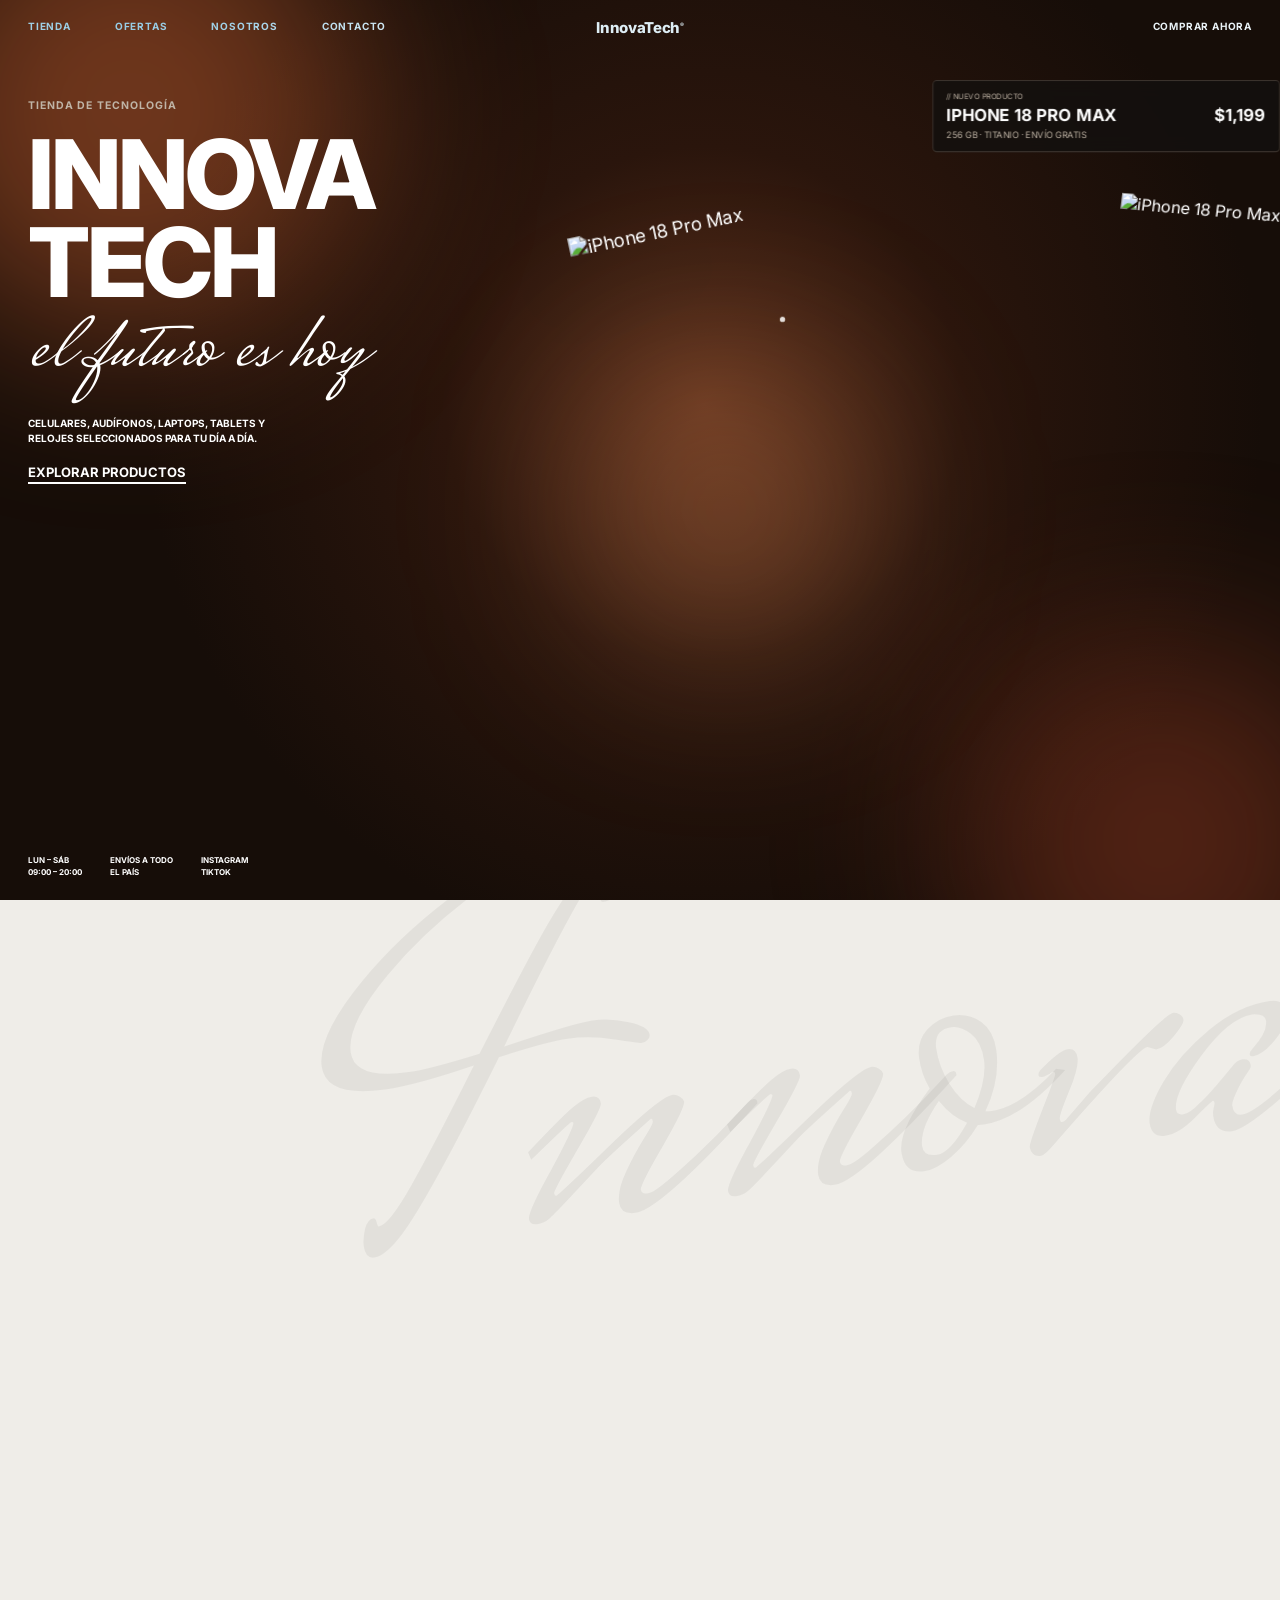
==== index.html @ ce40a483 "Add files via upload" ====
<!DOCTYPE html>
<html lang="es">
<head>
<meta charset="utf-8">
<meta name="viewport" content="width=device-width, initial-scale=1">
<title>InnovaTech  Tecnología para ti</title>
<link href="https://fonts.googleapis.com/css2?family=Inter:wght@500;700;800&family=Mrs+Saint+Delafield&display=swap" rel="stylesheet">
<link rel="stylesheet" href="estilo.css">
</head>
<body>
<section class="hero" id="hero">
<div class="luz luz-1"></div>
<div class="luz luz-2"></div>
<div class="luz luz-3"></div>
  <nav>
  <div class="l">
    <a href="#">Tienda</a>
    <a href="#">Ofertas</a>
    <a href="nosotros.html">Nosotros</a>
    <a href="#">Contacto</a>
  </div>
  <a class="logo" href="#hero">InnovaTech<sup>®</sup></a>
  <a class="nav-cta" href="login.html">Comprar ahora</a>
</nav>
  <div class="copy">
    <div class="tag">Tienda de tecnología</div>
    <h1>Innova<br>Tech<em>el futuro es hoy</em></h1>
    <p class="sub">Celulares, audífonos, laptops, tablets y relojes seleccionados para tu día a día.</p>
    <a class="cta" href="login.html">Explorar productos</a>
  </div>
  <div class="foot">
    <div>Lun – Sáb<br>09:00 – 20:00</div>
    <div>Envíos a todo<br>el país</div>
    <div>Instagram<br>TikTok</div>
  </div>
  <div class="stage">
    <div class="scene" id="scene">
      <img class="pro-img" id="pro" src="imágenes/imagen 1.png" alt="iPhone 18 Pro Max" draggable="false">
      <div class="label">
        <small id="lt">// Nuevo producto </small>
        <b> <span id="ln">iPhone 18 Pro Max</span><span id="lp">$1,199</span></b>
        <em id="ld">256 GB · Titanio · Envío gratis</em>
      </div>
      <img class="base-img" id="base" src="imágenes/imageen2" alt="iPhone 18 Pro Max" draggable="false">
      <div class="dot"></div>
    </div>
  </div>

</section>




<!-- ===== SECCIÓN PRODUCTOS ===== -->


<section class="it-prod" id="productos">
  <div class="it-prod__card">

    <div class="it-prod__eyebrow">// Nuestros productos</div>

    <div class="it-prod__cabecera">
      <h2>Lo más<br>buscado<br>hoy</h2>
      <p>Tecnología original, bien seleccionada. Simple, confiable y pensada para tu día a día.</p>
    </div>

    <div class="it-prod__vertodo"><a href="login.html">Ver catálogo completo ↗</a></div>

    <div class="it-prod__grid">

      <a class="it-tarjeta" href="#celulares">
        <span class="it-tag">+ Celular</span>
        <div class="it-media">
          <svg viewBox="0 0 100 140" fill="none" stroke="currentColor" stroke-width="2.5" aria-hidden="true">
            <rect x="22" y="8" width="56" height="124" rx="10" fill="#dfe6ee"/>
            <rect x="40" y="15" width="20" height="6" rx="3" fill="currentColor"/>
          </svg>
          <img src="imágenes/celular.png" alt="Celular">
        </div>
        <div class="it-info"><span> iPhone </span><span class="it-precio"></span></div>
      </a>

      <a class="it-tarjeta" href="#laptops">
        <span class="it-tag">+ Laptop</span>
        <div class="it-media">
          <svg viewBox="0 0 140 100" fill="none" stroke="currentColor" stroke-width="2.5" aria-hidden="true">
            <rect x="26" y="12" width="88" height="56" rx="5" fill="#dfe6ee"/>
            <path d="M12 76h116l-8 10H20z" fill="#cfd6de"/>
          </svg>
          <img src="imágenes/laptop.png" alt="Laptop">
        </div>
        <div class="it-info"><span>Laptop Pro</span><span class="it-precio"></span></div>
      </a>

      <a class="it-tarjeta" href="#tablets">
        <span class="it-tag">+ Tablet</span>
        <div class="it-media">
          <svg viewBox="0 0 120 150" fill="none" stroke="currentColor" stroke-width="2.5" aria-hidden="true">
            <rect x="14" y="8" width="92" height="134" rx="9" fill="#dfe6ee"/>
            <circle cx="60" cy="16" r="2" fill="currentColor"/>
          </svg>
          <img src="imágenes/tablet.png" alt="Tablet">
        </div>
        <div class="it-info"><span>iPads</span><span class="it-precio"></span></div>
      </a>

      <a class="it-tarjeta" href="#audifonos">
        <span class="it-tag">+ Audífonos</span>
        <div class="it-media">
          <svg viewBox="0 0 120 120" fill="none" stroke="currentColor" stroke-width="2.5" aria-hidden="true">
            <path d="M20 70V58a40 40 0 0 1 80 0v12"/>
            <rect x="12" y="66" width="22" height="40" rx="10" fill="#dfe6ee"/>
            <rect x="86" y="66" width="22" height="40" rx="10" fill="#dfe6ee"/>
          </svg>
          <img src="imágenes/audifonos.png" alt="Audífonos">
        </div>
        <div class="it-info"><span>Audífonos</span><span class="it-precio"></span></div>
      </a>

      <a class="it-tarjeta" href="#relojes">
        <span class="it-tag">+ Smartwatch</span>
        <div class="it-media">
          <svg viewBox="0 0 100 150" fill="none" stroke="currentColor" stroke-width="2.5" aria-hidden="true">
            <rect x="34" y="4" width="32" height="30" rx="6" fill="#cfd6de"/>
            <rect x="34" y="116" width="32" height="30" rx="6" fill="#cfd6de"/>
            <rect x="20" y="30" width="60" height="90" rx="16" fill="#dfe6ee"/>
            <rect x="29" y="42" width="42" height="66" rx="9" fill="currentColor" opacity=".85"/>
          </svg>
          <img src="imágenes/reloj.png" alt="Reloj inteligente">
        </div>
        <div class="it-info"><span>Smartwatch</span><span class="it-precio"></span></div>
      </a>

    </div>
  </div>
</section>
<!-- ===== FIN SECCIÓN PRODUCTOS ===== -->

<script src="script.js"></script>
</body>
</html>
---- estilo.css ----
:root{color-scheme:dark;
  --bg:#160d08;
  --fg:#fff;
  --muted:#bfb4a6}
*{box-sizing:border-box;margin:0}
html,body{background:var(--bg);color:var(--fg);font-family:Inter,system-ui,sans-serif}
.hero{position:relative;min-height:100vh;
  overflow:hidden;
  background:radial-gradient(circle at 55% 45%,#5a2f1b 0,#2a150c 30%,#160d08 65%)
}

/* Menú */
nav{position:relative;
  z-index:5;
  display:flex;
  justify-content:space-between;
  align-items:center;
  padding:20px 28px;
  font-size:10px;
  letter-spacing:.08em;
  text-transform:uppercase;
  font-weight:700}
nav .l{display:flex;
  gap:44px}
nav .logo{position:absolute;
  left:50%;
  transform:translateX(-50%);font-size:15px;
  text-transform:none;
  letter-spacing:-.02em;
  font-weight:800}
nav .logo sup{font-size:6px}


/* ===== MENÚ FIJO ===== */
nav{position:fixed;
  top:0;
  left:0;
  width:100%;
  color:#fff;
  mix-blend-mode:difference}   /* blanco sobre fondo oscuro, negro sobre fondo crema */

/* Como el menú ya no ocupa espacio en el hero, se compensa para que nada suba */
.copy{padding-top:calc(11vh + 52px)}

@media(max-width:700px){
  .copy{padding-top:calc(6vh + 52px)}
}
/* ===== FIN MENÚ FIJO ===== */

/* Texto */
.copy{position:relative;
  z-index:5;
  padding:11vh 28px 0;
  max-width:520px}
.tag{font-size:10.5px;
  letter-spacing:.1em;
  color:var(--muted);
  text-transform:uppercase;
  font-weight:700}
h1{font-size:clamp(48px,8vw,96px);
  line-height:.92;font-weight:800;
  letter-spacing:-.03em;
  margin-top:18px;
  text-transform:uppercase}
h1 em{display:block;
  font-family:"Mrs Saint Delafield",cursive;
  font-style:normal;
  text-transform:none;
  font-weight:400;
  font-size:.9em;
  margin-top:6px;
  letter-spacing:0}
.sub{margin-top:24px;
  font-size:10px;
  line-height:1.5;
  text-transform:uppercase;
  font-weight:700;
  max-width:250px}
.cta{display:inline-block;
  margin-top:18px;
  font-size:13px;
  font-weight:700;text-transform:uppercase;
  border-bottom:2px solid #fff;
  padding-bottom:2px;
  color:#fff;
  text-decoration:none}
.foot{position:absolute;
  left:28px;
  bottom:22px;
  z-index:5;
  display:flex;
  gap:28px;
  font-size:8px;
  line-height:1.5;
  text-transform:uppercase;
  font-weight:700}

  /* ===== ENLACES DEL MENÚ ===== */
html{scroll-behavior:smooth}

nav a{color:inherit;
  text-decoration:none;
  position:relative;
  padding-bottom:3px;
  transition:opacity .25s ease}
  nav{z-index:100}

/* Línea que aparece debajo al pasar el cursor */
nav a::after{content:"";
  position:absolute;
  left:0;bottom:0;
  width:100%;height:1px;
  background:currentColor;
  transform:scaleX(0);
  transform-origin:left;
  transition:transform .3s ease}
nav a:hover::after,
nav a:focus-visible::after{transform:scaleX(1)}

/* Los demás enlaces se atenúan y el que tienes encima resalta */
nav:hover a{opacity:.45}
nav:hover a:hover{opacity:1}

/* El logo no necesita línea */
nav .logo::after{display:none}
nav .logo{padding-bottom:0}

nav a:focus-visible{outline:none}
/* ===== FIN ENLACES DEL MENÚ ===== */

/* Escena 3D */
.stage{position:absolute;right:0;
  bottom:0;width:72%;
  height:100%;
  perspective:1100px;
  z-index:2}
.scene{position:absolute;inset:0;
  transform-style:preserve-3d;
  transform:rotateX(var(--rx,0deg)) rotateY(var(--ry,0deg));
  transition:transform .18s ease-out}

/* iPhone 18 frontal borgoña */
.base-img{position:absolute;
  left:35%;
  bottom:-14%;
  height:87%;
  width:auto;
  transform:translateZ(150px) rotate(-12deg);
  filter:drop-shadow(-30px 30px 40px rgba(0,0,0,.55));cursor:pointer;
  user-select:none;
  -webkit-user-drag:none;
  animation:float 5s ease-in-out infinite}

/* iPhone 18 Pro Max */
.pro-img{position:absolute;
  right:6%;
  bottom:-14%;
  height:92%;
  width:auto;
  transform:translateZ(0) rotateY(-10deg) rotate(7deg);
  filter:drop-shadow(-30px 30px 40px rgba(0,0,0,.55));
  cursor:pointer;
  user-select:none;
  -webkit-user-drag:none}

/* Etiqueta flotante*/
.label{position:absolute;
  right:5%;
  top:13%;
  width:34%;
  min-width:170px;
  background:rgba(20,16,14,.88);
  backdrop-filter:blur(6px);
  border:1px solid #3a322c;
  border-radius:4px;
  padding:10px 12px;
  transform:translateZ(110px);
  font-size:8px;
  color:var(--muted);
  text-transform:uppercase}
.label small,.label em{font-style:normal;display:block}
.label b{display:flex;justify-content:space-between;
  gap:8px;color:#fff;
  font-size:clamp(11px,1.5vw,15px);
  margin:3px 0}

@keyframes float{50%{translate:0 -10px}}
.dot{position:absolute;
  left:46%;
  top:36%;
  width:5px;
  height:5px;
  border-radius:50%;
  background:#fff;
  opacity:.85;
  transform:translateZ(60px);
  animation:float 3.5s ease-in-out infinite}

/* Móvil */
@media(max-width:700px){
  nav .l{display:none}
  .copy{padding-top:6vh}
  .hero{min-height:760px}
  .stage{width:100%;height:56%}
  .foot{display:none}
  .pro-img{right:3%;height:92%}
  .base-img{left:6%;height:70%}
}


/* ===== LUCES ANIMADAS DE FONDO ===== */
.luz{
  position:absolute;
  border-radius:50%;
  filter:blur(90px);
  z-index:1;
  pointer-events:none;
}
.luz-1{
  width:460px; height:460px;
  background:rgba(255,122,61,.38);
  top:-120px; left:-100px;
  animation:deriva 14s ease-in-out infinite;
}
.luz-2{
  width:400px; height:400px;
  background:rgba(176,70,40,.38);
  bottom:-140px; right:-80px;
  animation:deriva 18s ease-in-out infinite reverse;
}
.luz-3{
  width:300px; height:300px;
  background:rgba(255,160,100,.25);
  top:40%; left:45%;
  animation:deriva 22s ease-in-out infinite;
}
@keyframes deriva{
  0%,100%{transform:translate(0,0) scale(1)}
  33%{transform:translate(60px,40px) scale(1.15)}
  66%{transform:translate(-40px,70px) scale(.9)}
}
/* ===== FIN LUCES ===== */





/*  SECCIÓN PRODUCTOS  */
.it-prod{
  --it-bg:#efede8;
  --it-ink:#0d0d0d;
  --it-line:rgba(13,13,13,.45);
  position:relative;
  height:150vh;               /* más alto = la animación va más lenta */
  background:var(--it-bg);
  color:var(--it-ink)}

/* Pantalla que se queda fija mientras se arma la sección */
.it-prod__card{position:sticky;
  top:0;
  height:100vh;
  overflow:hidden;
  background:var(--it-bg);
 padding:calc(clamp(18px,4vh,40px) + 56px) max(48px,calc((100vw - 1280px)/2 + 48px)) clamp(18px,4vh,40px);
  display:flex;
  flex-direction:column}
.it-prod__card>*{position:relative;z-index:1}

/* Marca de agua */
.it-prod__card::before{content:"Innova";
  position:absolute;
  top:-6vh;
  right:-20px;
  font-family:"Mrs Saint Delafield",cursive;
  font-size:min(520px,70vh);
  line-height:1;
  color:rgba(0,0,0,.055);
  transform:rotate(-8deg);
  pointer-events:none;
  user-select:none}

.it-prod__eyebrow{font-size:11px;
  font-weight:700;
  letter-spacing:.06em;
  text-transform:uppercase;
  margin-bottom:clamp(8px,2vh,18px)}

.it-prod__cabecera{display:flex;
  align-items:flex-end;
  gap:28px;
  flex-wrap:wrap;
  margin-bottom:clamp(12px,3vh,28px)}
.it-prod__cabecera h2{font-size:clamp(40px,11vh,100px);
  line-height:.88;
  font-weight:800;
  letter-spacing:-.035em;
  text-transform:uppercase}
.it-prod__cabecera p{max-width:230px;
  font-size:11px;
  font-weight:700;
  line-height:1.35;
  text-transform:uppercase;
  padding-bottom:6px}

/* Letras del título (las separa el JavaScript) */
.it-palabra{display:inline-block;white-space:nowrap}
.it-letra{display:inline-block;will-change:transform,opacity}

.it-prod__vertodo{display:flex;
  justify-content:flex-end;
  margin-bottom:10px}
.it-prod__vertodo a{font-size:11px;
  font-weight:700;
  letter-spacing:.04em;
  text-transform:uppercase;
  color:var(--it-ink);
  text-decoration:none;
  border-bottom:1px solid var(--it-ink);
  padding-bottom:2px}
.it-prod__vertodo a:hover{opacity:.6}

.it-prod__grid{flex:1;
  min-height:0;
  display:grid;
  grid-template-columns:repeat(5,1fr);
  gap:12px}
.it-tarjeta{position:relative;
  display:flex;
  flex-direction:column;
  justify-content:space-between;
  min-height:0;
  border:1px solid var(--it-line);
  padding:12px;
  text-decoration:none;
  color:inherit;
  transition:background .25s ease}
.it-tarjeta:hover{background:rgba(255,255,255,.55)}

.it-tag{font-size:10px;
  font-weight:700;
  letter-spacing:.05em;
  text-transform:uppercase;
  opacity:.75}

.it-media{position:absolute;
  inset:30px 14px 42px;
  display:grid;
  place-items:center}
.it-media img,.it-media svg{grid-area:1/1;
  max-width:100%;
  max-height:100%;
  object-fit:contain;
  transition:transform .35s ease}
.it-tarjeta:hover .it-media img,
.it-tarjeta:hover .it-media svg{transform:scale(1.06) translateY(-4px)}
.it-media svg{width:78%;height:100%;color:#2a1a12}

.it-info{position:relative;
  z-index:1;
  display:flex;
  justify-content:space-between;
  align-items:flex-end;
  gap:8px;
  font-size:11px;
  font-weight:700;
  text-transform:uppercase;
  letter-spacing:.02em}
.it-precio{font-variant-numeric:tabular-nums}

/* Pantallas pequeñas: sin pantalla fija, la sección crece hacia abajo
   y cada elemento aparece cuando va entrando en pantalla */
@media(max-width:1000px),(max-height:560px){
  .it-prod{height:auto}
  .it-prod__card{position:relative;
    height:auto;
    padding:48px 28px 40px}
  .it-prod__grid{grid-template-columns:repeat(3,1fr)}
  .it-tarjeta{aspect-ratio:1/1.15}
}
@media(max-width:700px){
  .it-prod__card{padding:36px 20px 28px}
  .it-prod__cabecera h2{font-size:clamp(44px,14vw,72px)}
  .it-prod__grid{grid-template-columns:repeat(2,1fr)}
  .it-prod__card::before{font-size:320px}
}
/* ===== FIN SECCIÓN PRODUCTOS ===== */
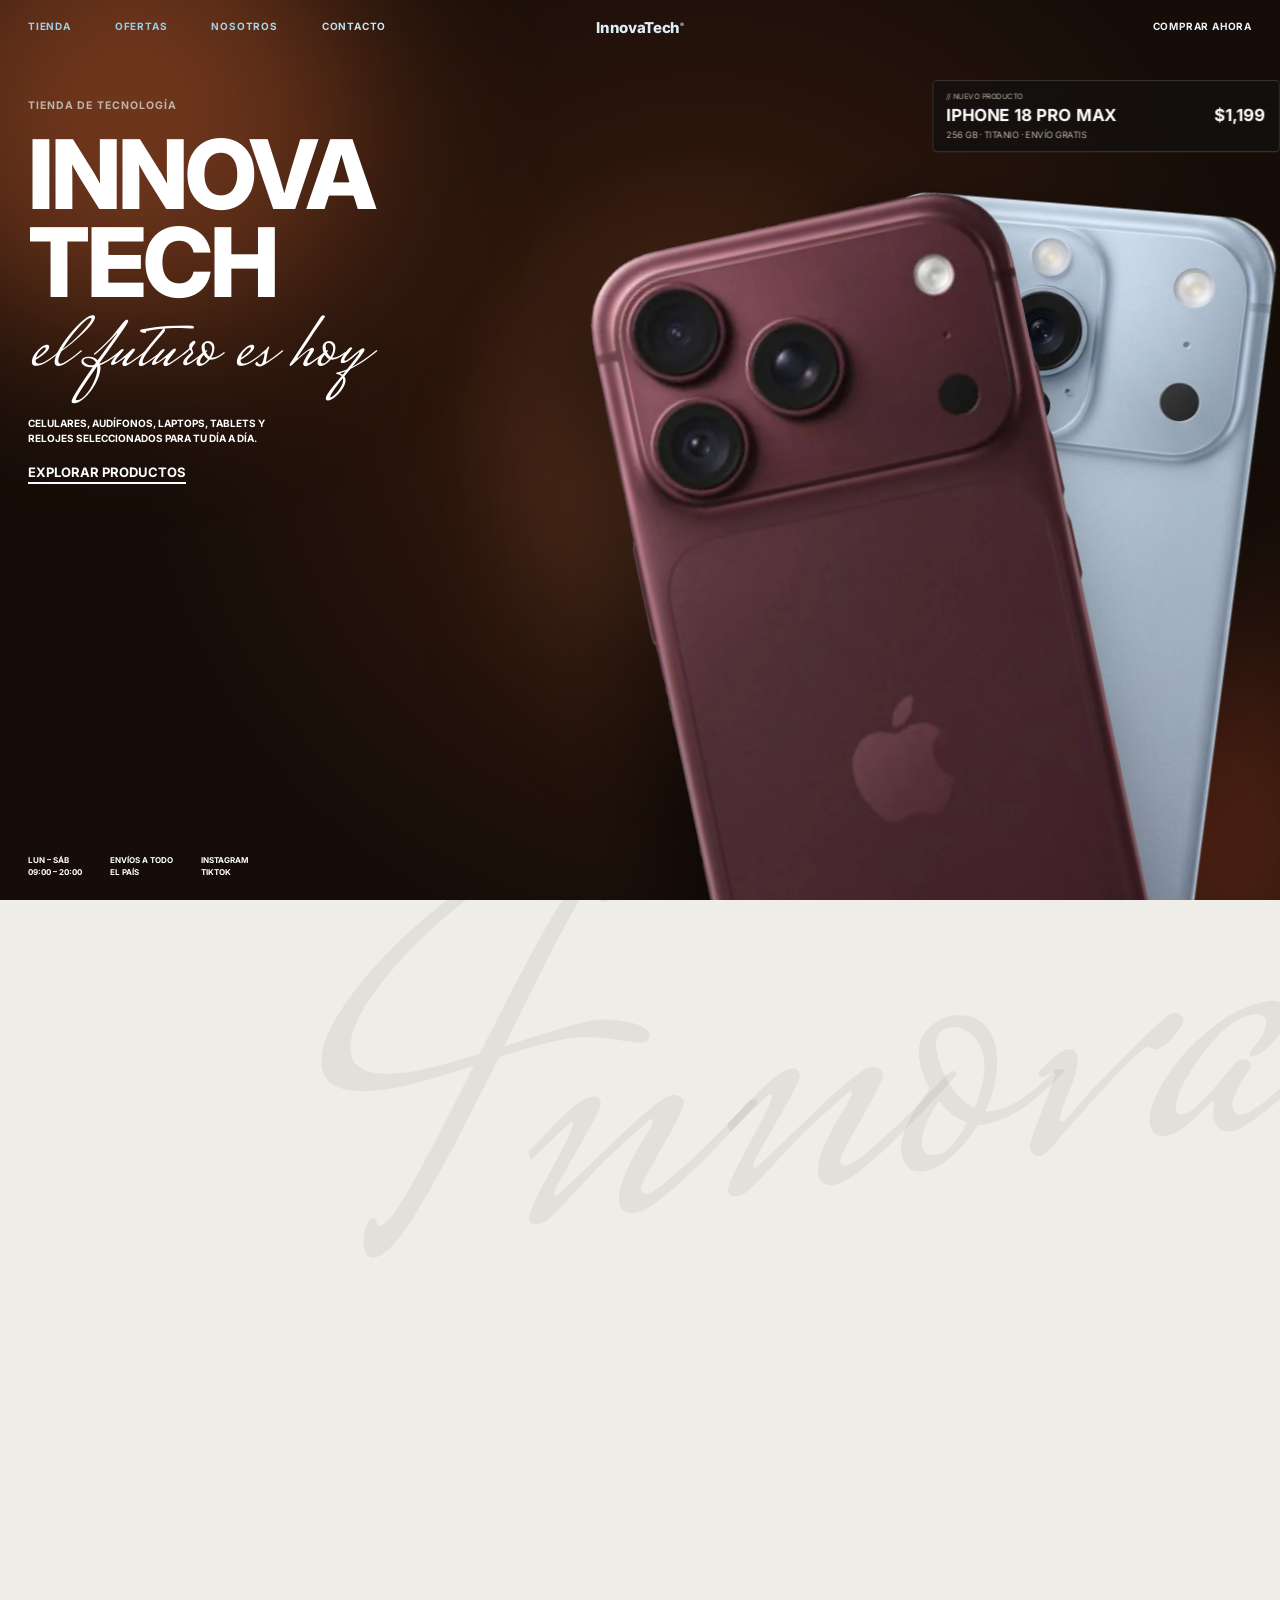
==== commit c3e69989: "Update index.html" ====
--- a/index.html
+++ b/index.html
@@ -17,7 +17,7 @@
     <a href="#">Tienda</a>
     <a href="#">Ofertas</a>
     <a href="nosotros.html">Nosotros</a>
-    <a href="#">Contacto</a>
+    <a href="contacto.html">Contacto</a>
   </div>
   <a class="logo" href="#hero">InnovaTech<sup>®</sup></a>
   <a class="nav-cta" href="login.html">Comprar ahora</a>
@@ -138,4 +138,4 @@
 
 <script src="script.js"></script>
 </body>
-</html>+</html>
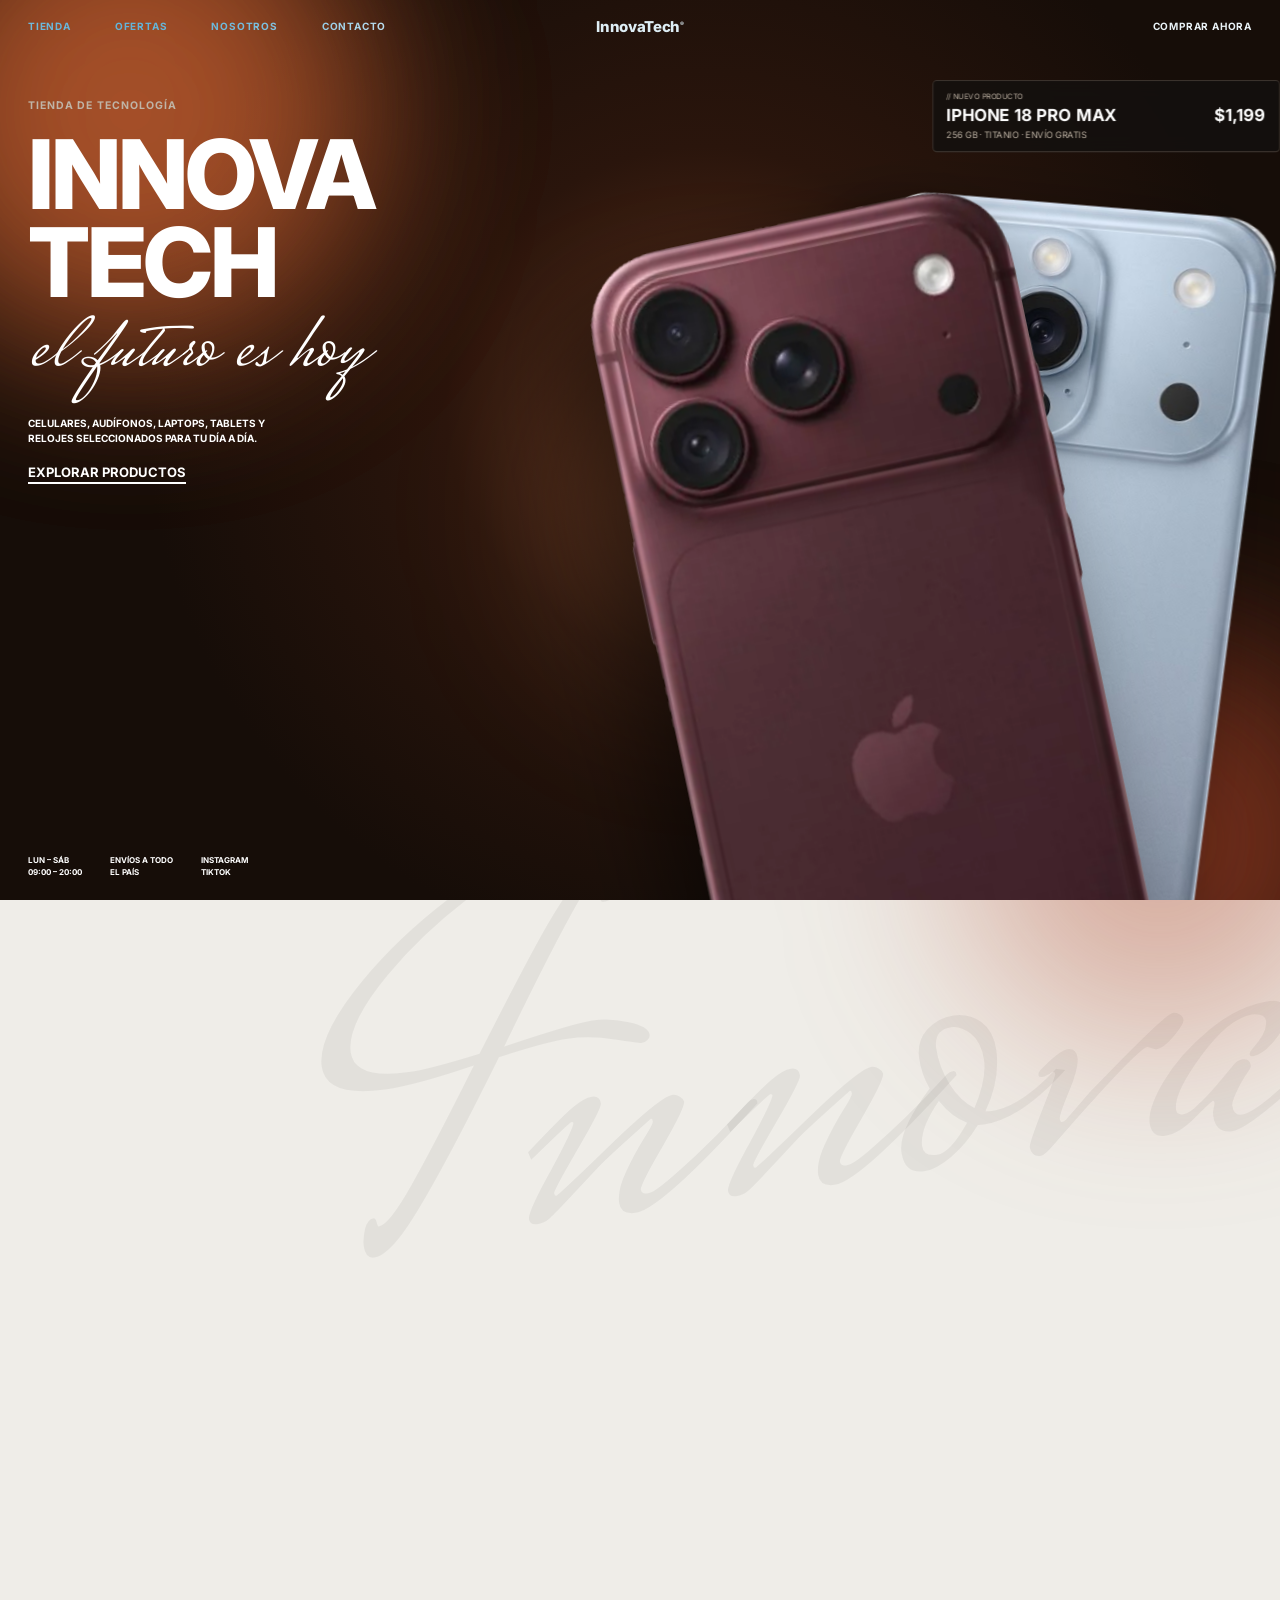
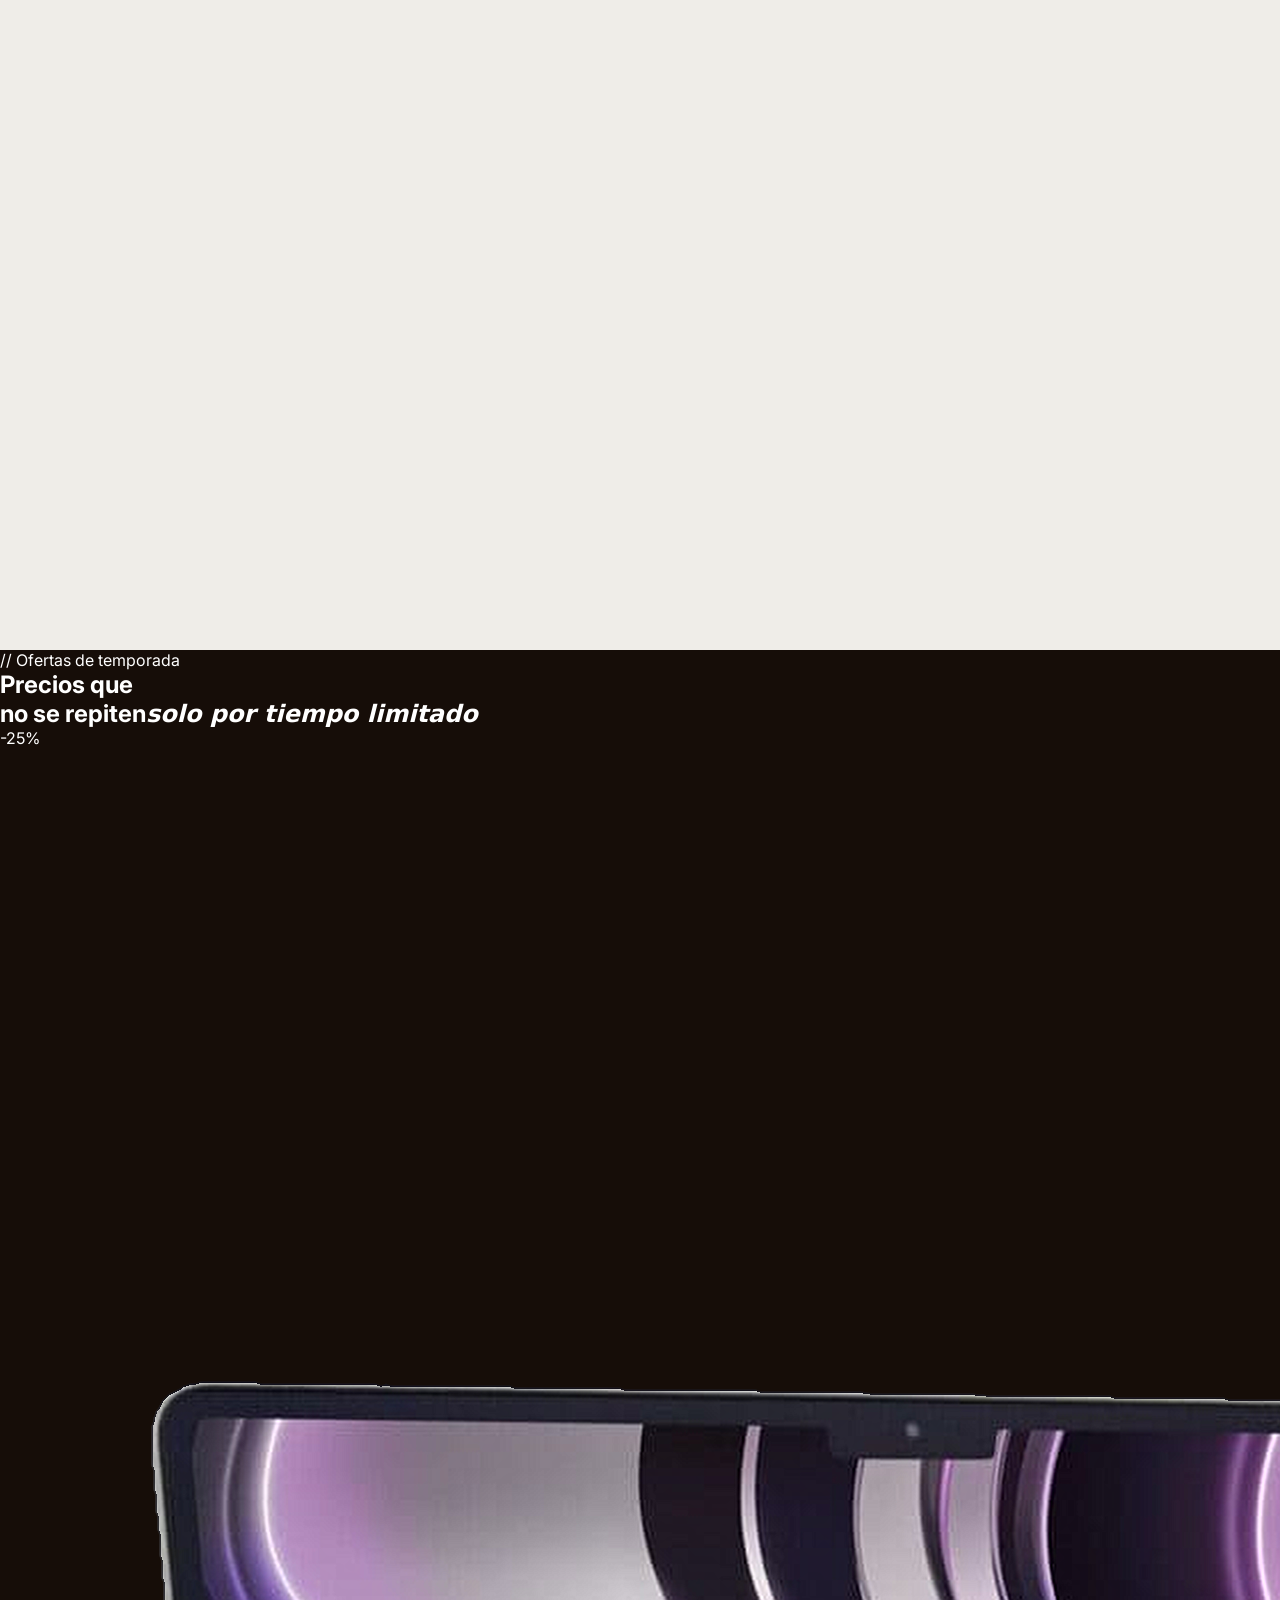
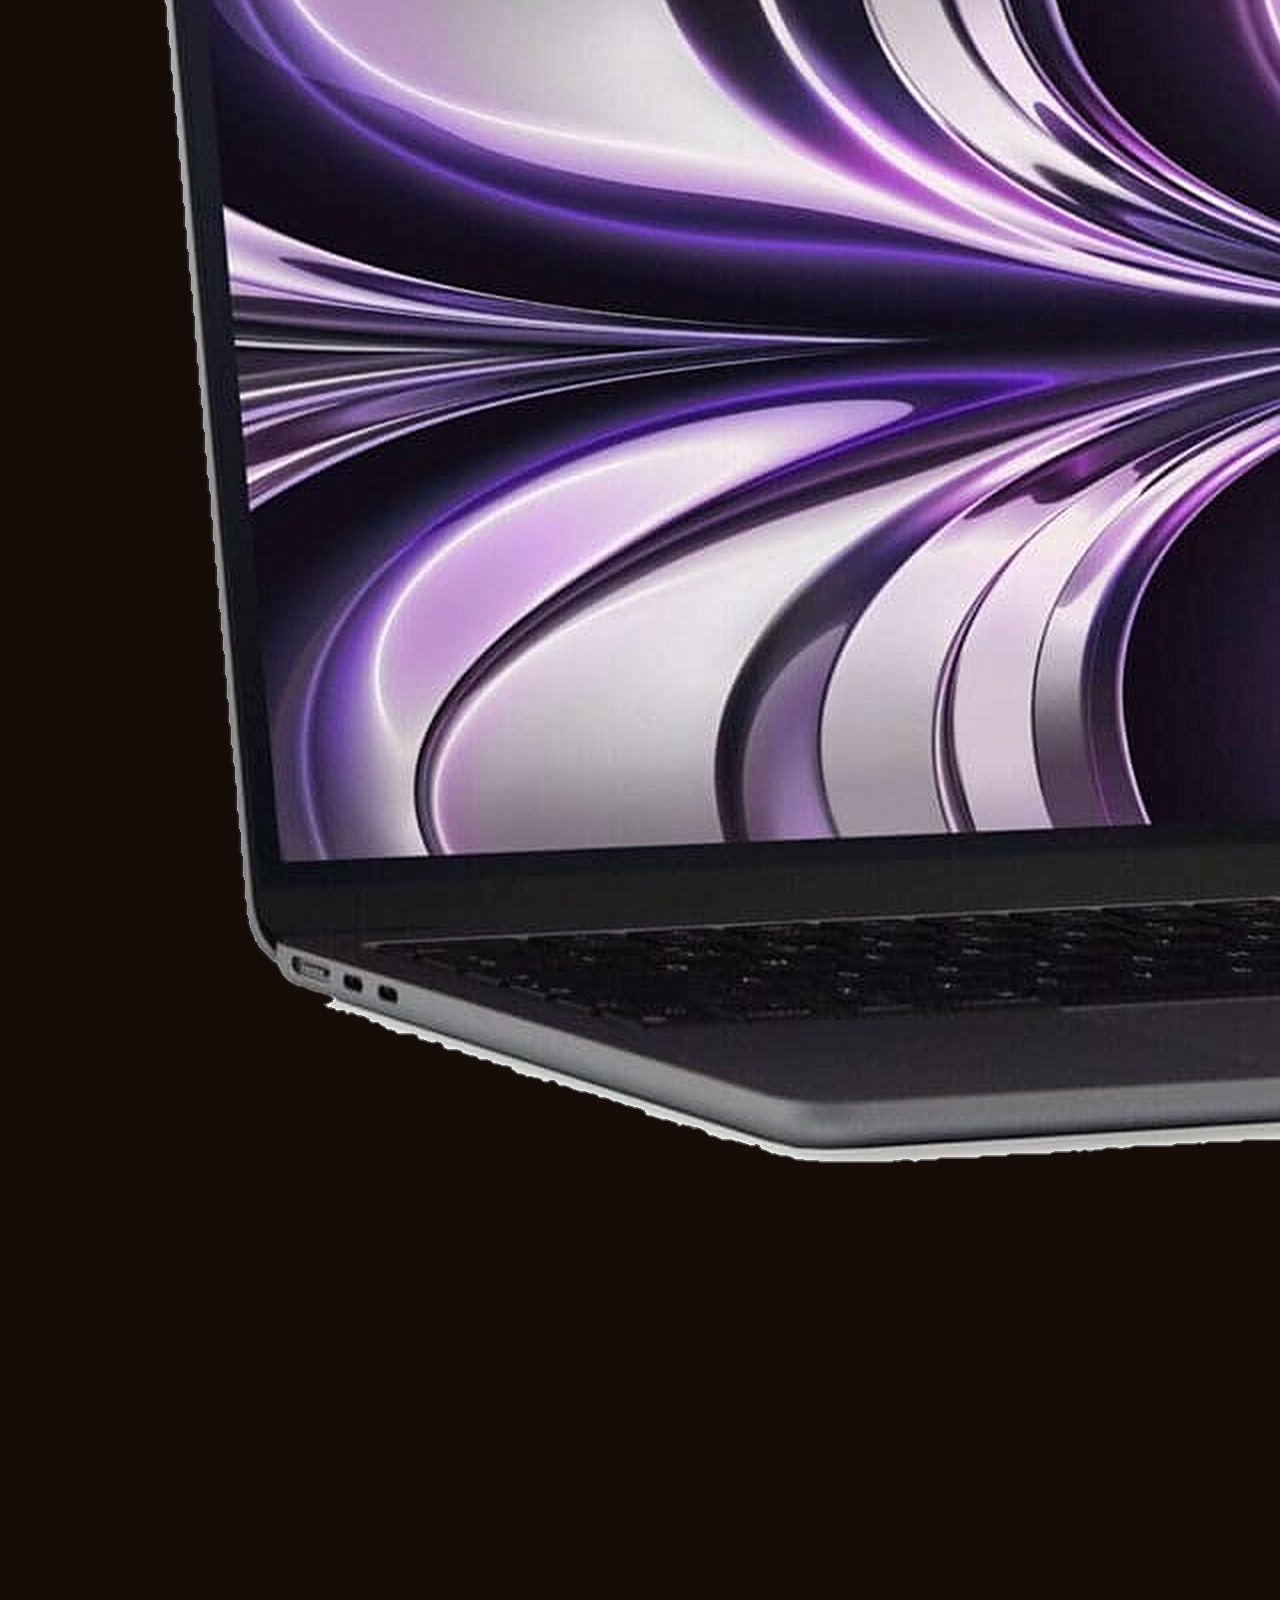
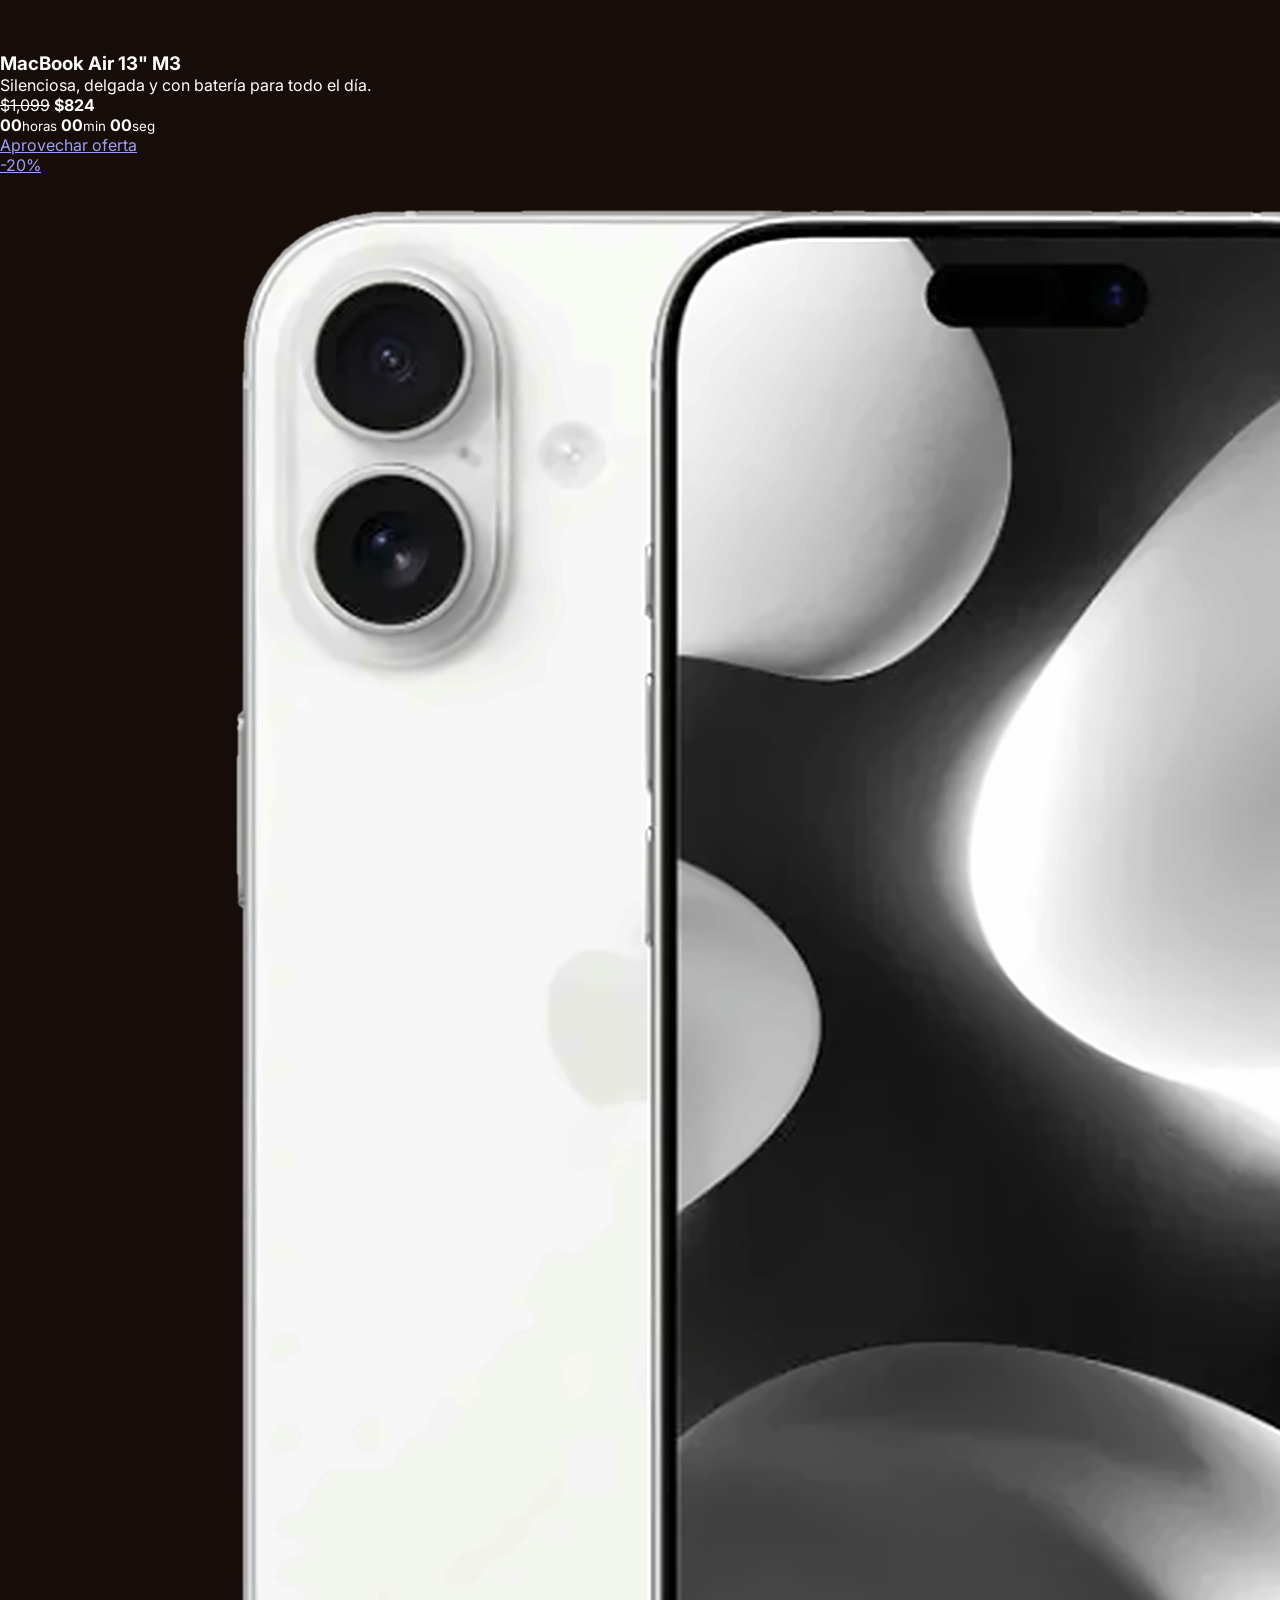
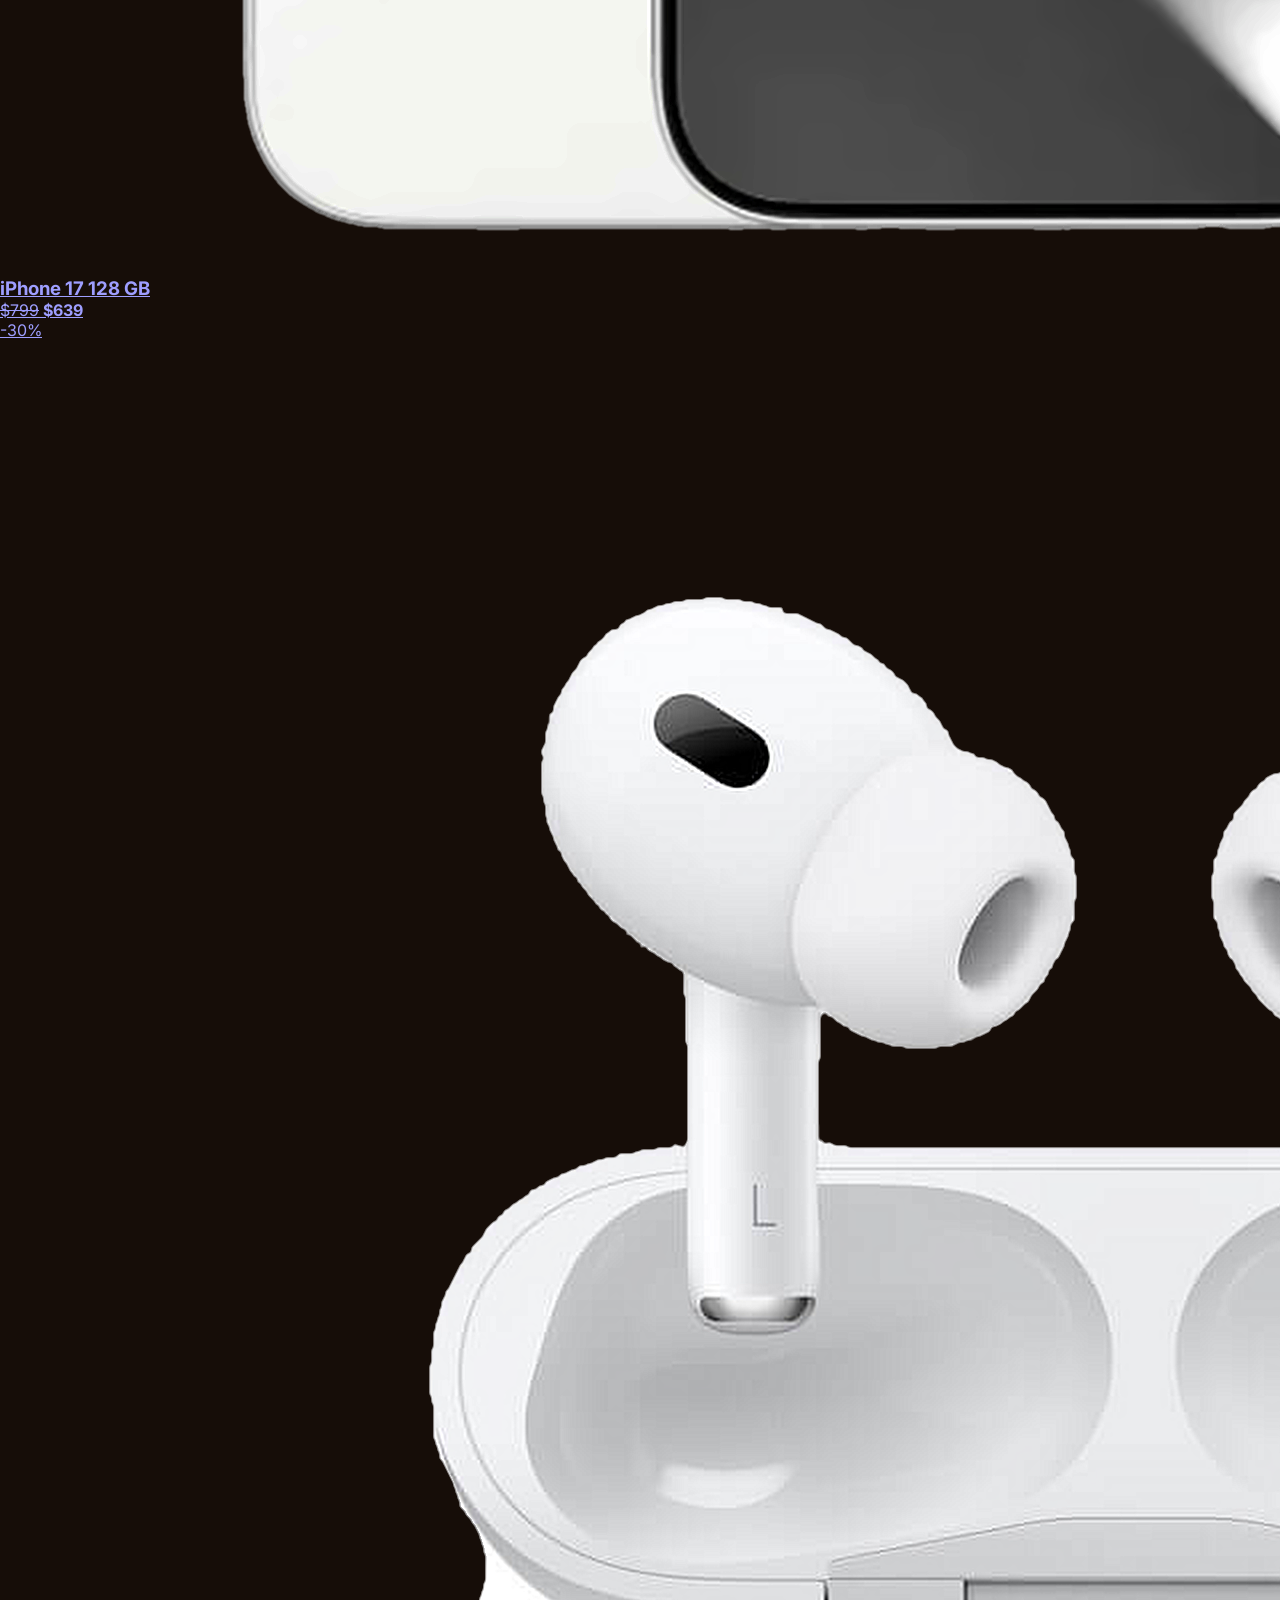
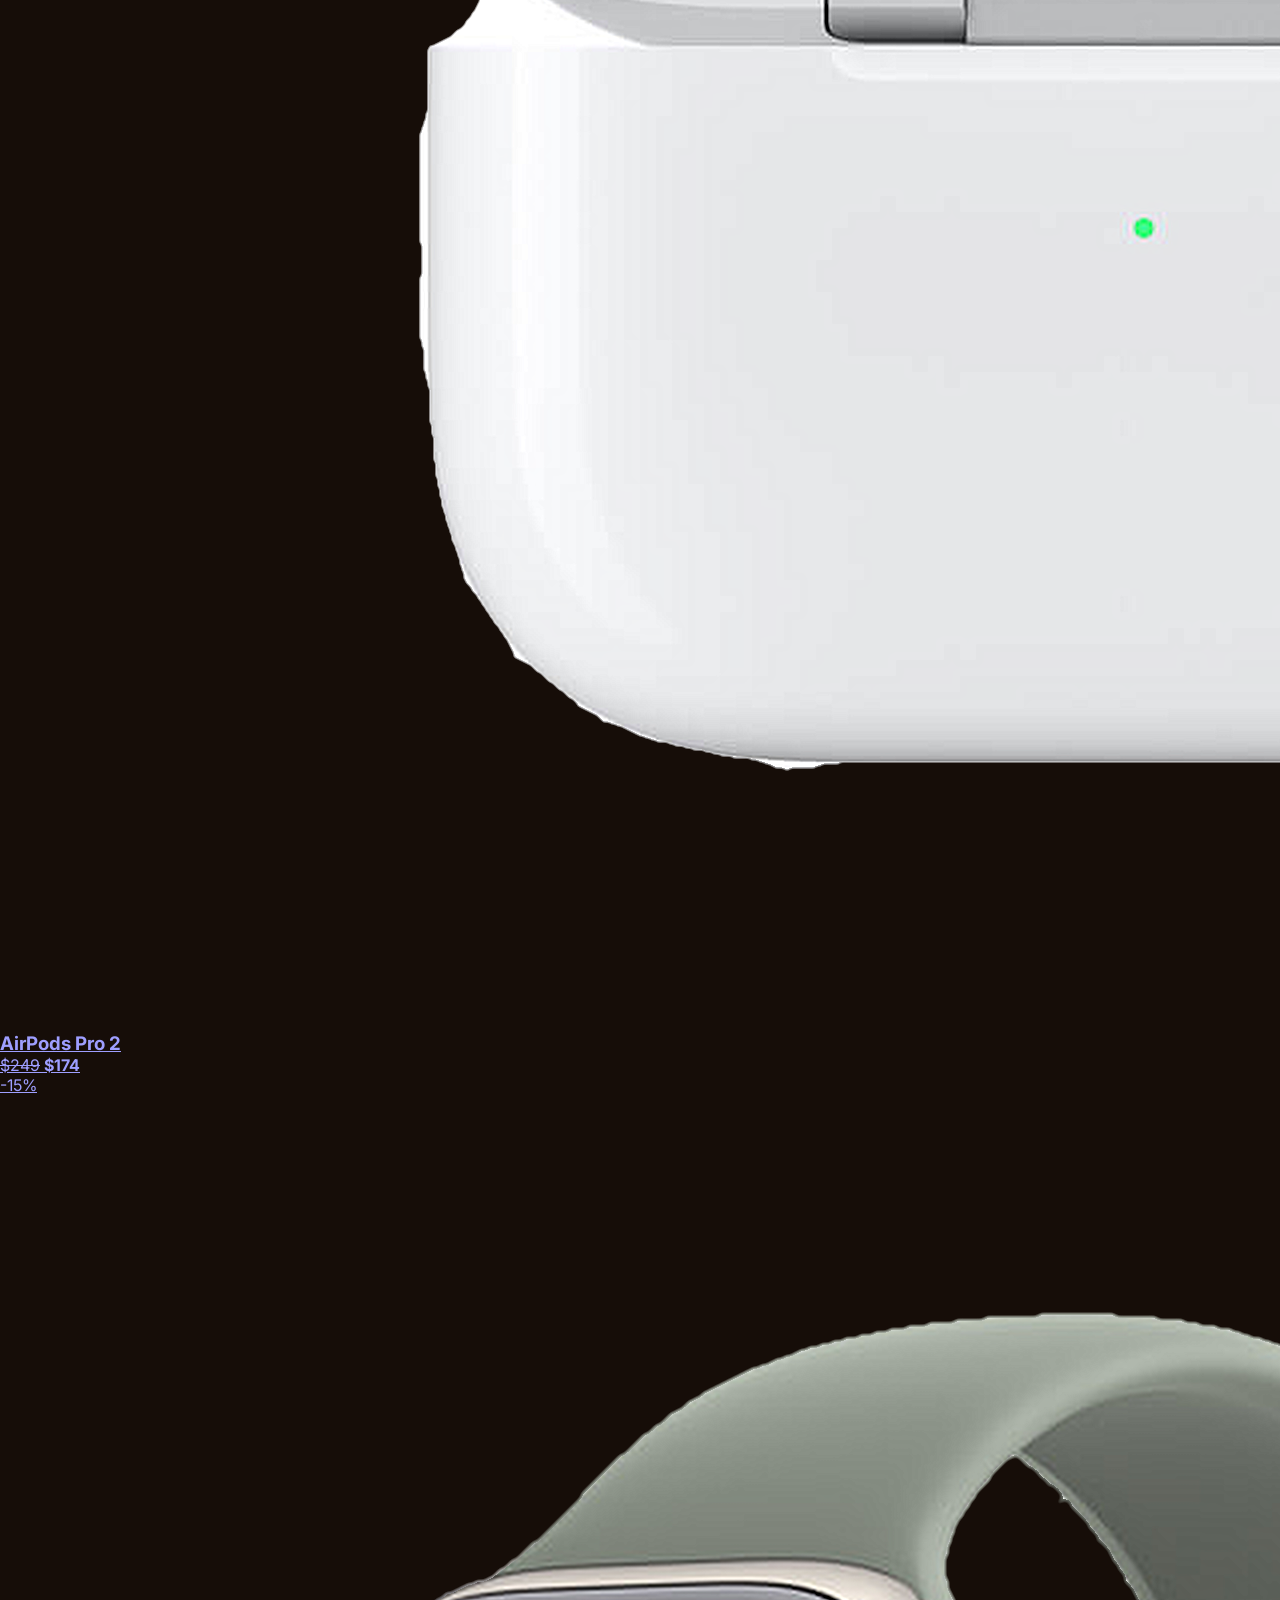
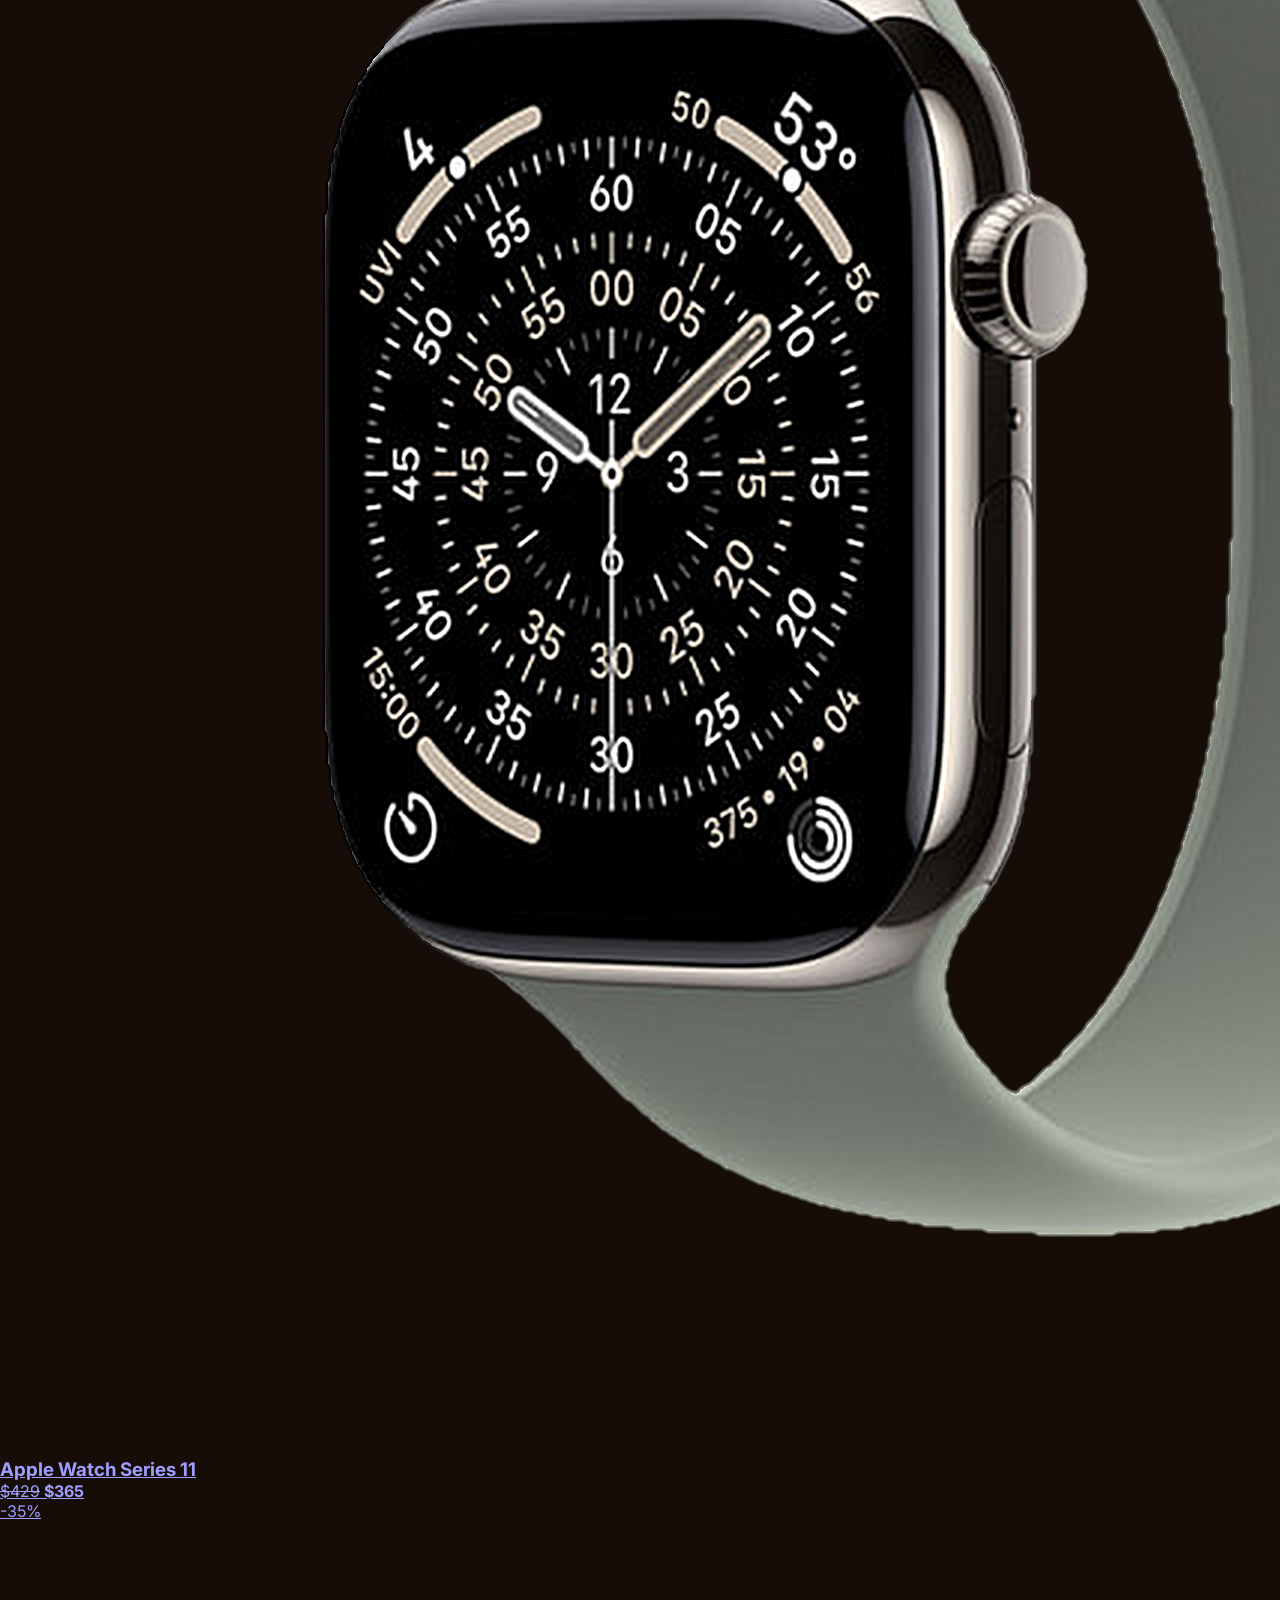
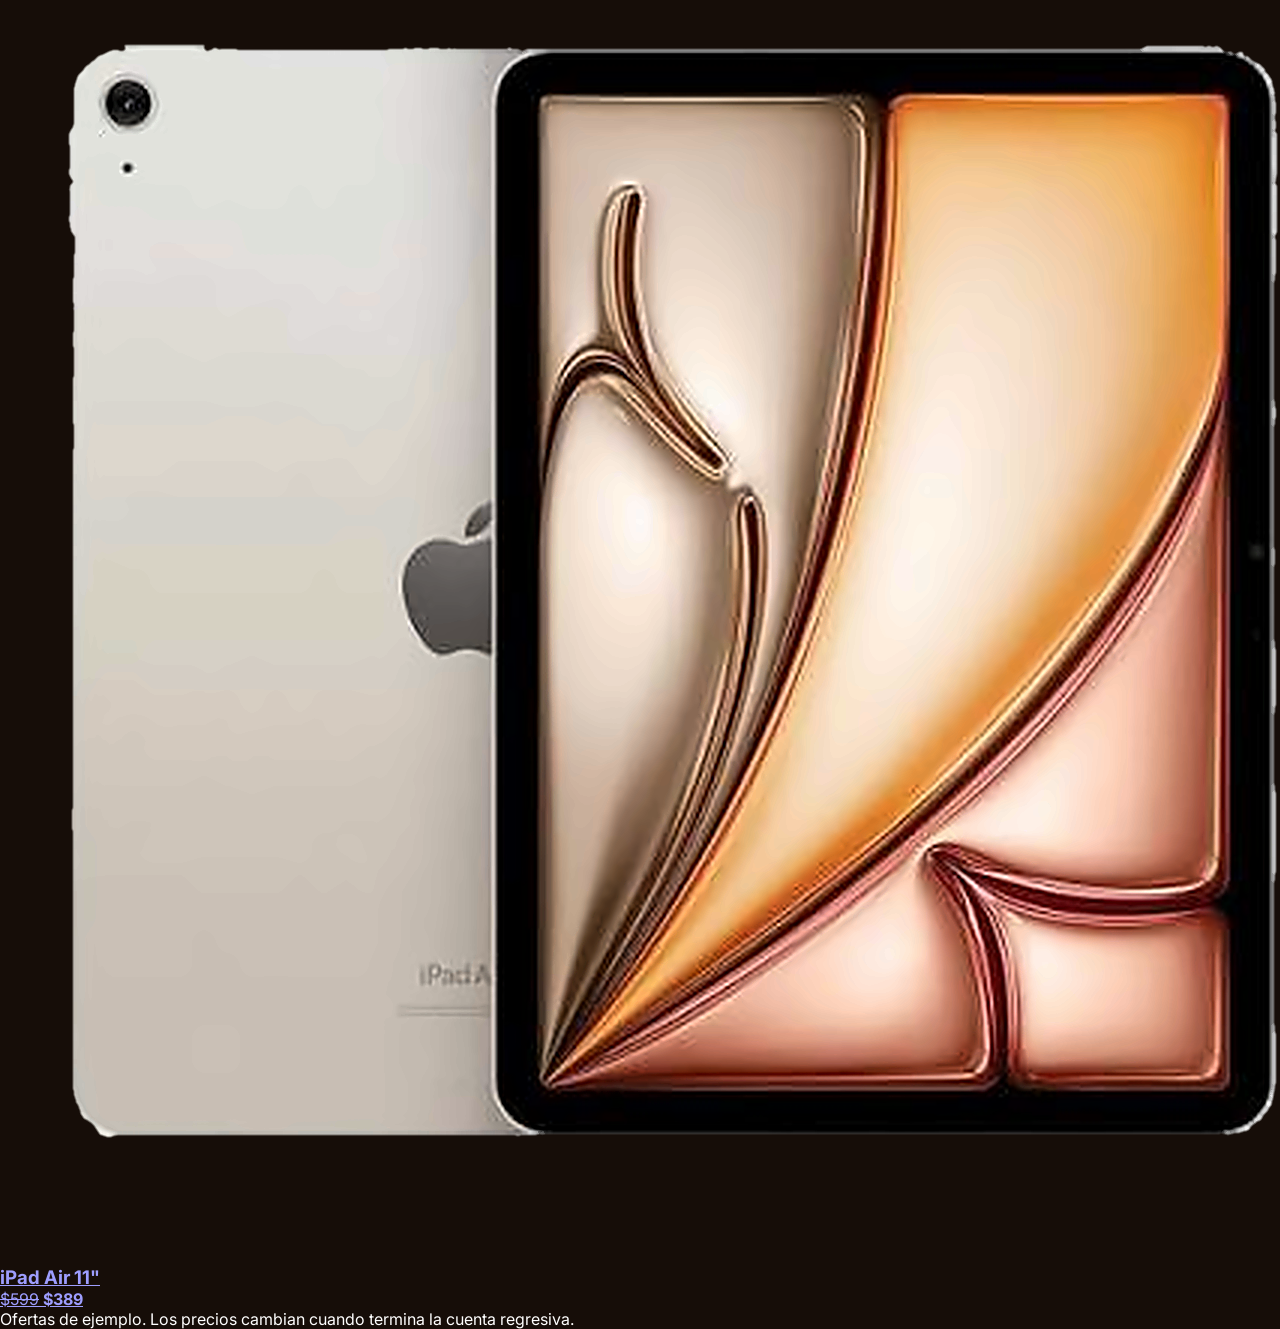
==== commit b863af4e: "Update index.html" ====
--- a/index.html
+++ b/index.html
@@ -15,7 +15,7 @@
   <nav>
   <div class="l">
     <a href="#">Tienda</a>
-    <a href="#">Ofertas</a>
+    <a href="#ofertas">Ofertas</a>
     <a href="nosotros.html">Nosotros</a>
     <a href="contacto.html">Contacto</a>
   </div>
@@ -136,6 +136,66 @@
 </section>
 <!-- ===== FIN SECCIÓN PRODUCTOS ===== -->
 
+
+<!-- ===== SECCIÓN OFERTAS ===== -->
+<section class="it-of" id="ofertas" aria-labelledby="of-titulo">
+  <div class="luz luz-1"></div>
+  <div class="luz luz-2"></div>
+
+  <div class="it-of__in">
+    <p class="it-of__tag">// Ofertas de temporada</p>
+    <h2 id="of-titulo">Precios que<br>no se repiten<em>solo por tiempo limitado</em></h2>
+
+    <div class="it-of__grid">
+      <!-- Oferta destacada -->
+      <article class="of-grande">
+        <span class="of-chip">-25%</span>
+        <div class="of-img"><img src="imágenes/tienda/img3.png" alt="MacBook Air 13 pulgadas M3" loading="lazy"></div>
+        <div class="of-info">
+          <h3>MacBook Air 13" M3</h3>
+          <p class="of-desc">Silenciosa, delgada y con batería para todo el día.</p>
+          <p class="of-precio"><s>$1,099</s> <b>$824</b></p>
+          <div class="of-cuenta" id="cuenta" aria-live="off">
+            <span><b id="c-h">00</b><small>horas</small></span>
+            <span><b id="c-m">00</b><small>min</small></span>
+            <span><b id="c-s">00</b><small>seg</small></span>
+          </div>
+          <a class="of-btn" href="login.html">Aprovechar oferta</a>
+        </div>
+      </article>
+
+      <!-- Ofertas pequeñas -->
+      <a class="of-card" href="login.html">
+        <span class="of-chip">-20%</span>
+        <div class="of-img"><img src="imágenes/tienda/img7.png" alt="iPhone 17 128 GB" loading="lazy"></div>
+        <h3>iPhone 17 128 GB</h3>
+        <p class="of-precio"><s>$799</s> <b>$639</b></p>
+      </a>
+      <a class="of-card" href="login.html">
+        <span class="of-chip">-30%</span>
+        <div class="of-img"><img src="imágenes/tienda/img5.png" alt="AirPods Pro 2" loading="lazy"></div>
+        <h3>AirPods Pro 2</h3>
+        <p class="of-precio"><s>$249</s> <b>$174</b></p>
+      </a>
+      <a class="of-card" href="login.html">
+        <span class="of-chip">-15%</span>
+        <div class="of-img"><img src="imágenes/tienda/img6.png" alt="Apple Watch Series 11" loading="lazy"></div>
+        <h3>Apple Watch Series 11</h3>
+        <p class="of-precio"><s>$429</s> <b>$365</b></p>
+      </a>
+      <a class="of-card" href="login.html">
+        <span class="of-chip">-35%</span>
+        <div class="of-img"><img src="imágenes/tienda/img11.png" alt="iPad Air 11 pulgadas" loading="lazy"></div>
+        <h3>iPad Air 11"</h3>
+        <p class="of-precio"><s>$599</s> <b>$389</b></p>
+      </a>
+    </div>
+
+    <p class="it-of__nota">Ofertas de ejemplo. Los precios cambian cuando termina la cuenta regresiva.</p>
+  </div>
+</section>
+<!-- ===== FIN SECCIÓN OFERTAS ===== -->
+
 <script src="script.js"></script>
 </body>
 </html>
--- a/estilo.css
+++ b/estilo.css
@@ -95,35 +95,32 @@
   text-transform:uppercase;
   font-weight:700}
 
-  /* ===== ENLACES DEL MENÚ ===== */
+/* ===== ENLACES DEL MENÚ ===== */
 html{scroll-behavior:smooth}
 
-nav a{color:inherit;
+nav a{
+  color:inherit;
   text-decoration:none;
   position:relative;
-  padding-bottom:3px;
-  transition:opacity .25s ease}
-  nav{z-index:100}
-
-/* Línea que aparece debajo al pasar el cursor */
-nav a::after{content:"";
-  position:absolute;
-  left:0;bottom:0;
-  width:100%;height:1px;
-  background:currentColor;
-  transform:scaleX(0);
-  transform-origin:left;
-  transition:transform .3s ease}
-nav a:hover::after,
-nav a:focus-visible::after{transform:scaleX(1)}
+  padding:8px 14px;
+  margin:-8px -14px;
+  border-radius:10px;
+  transition:opacity .25s ease, background .25s ease;
+}
+nav{z-index:100}
+
+/* Sombreado al pasar el cursor (igual que "Volver a la tienda") */
+nav a:hover,
+nav a:focus-visible{
+  background:rgba(255,255,255,.14);
+}
 
 /* Los demás enlaces se atenúan y el que tienes encima resalta */
 nav:hover a{opacity:.45}
 nav:hover a:hover{opacity:1}
 
-/* El logo no necesita línea */
-nav .logo::after{display:none}
-nav .logo{padding-bottom:0}
+/* El logo también se sombrea, pero sin mover su posición */
+nav .logo{margin:0; padding:8px 14px}
 
 nav a:focus-visible{outline:none}
 /* ===== FIN ENLACES DEL MENÚ ===== */
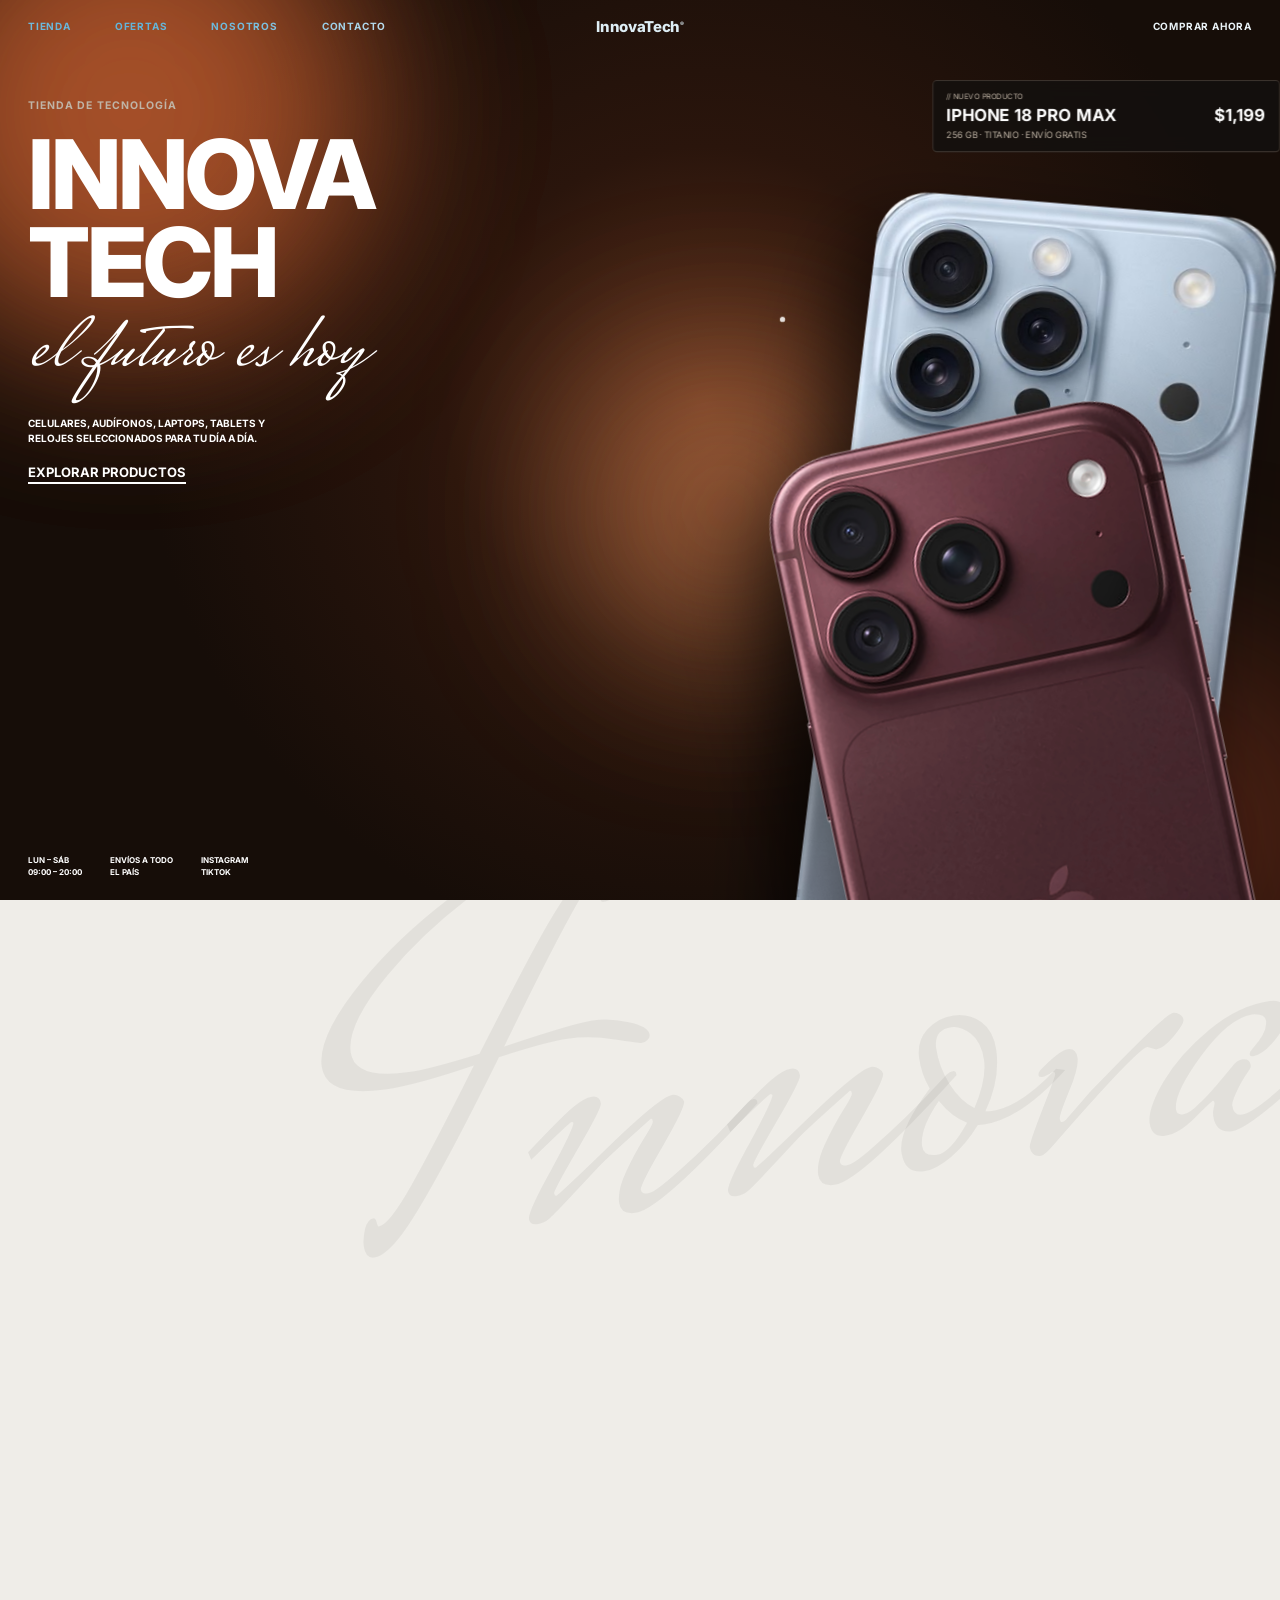
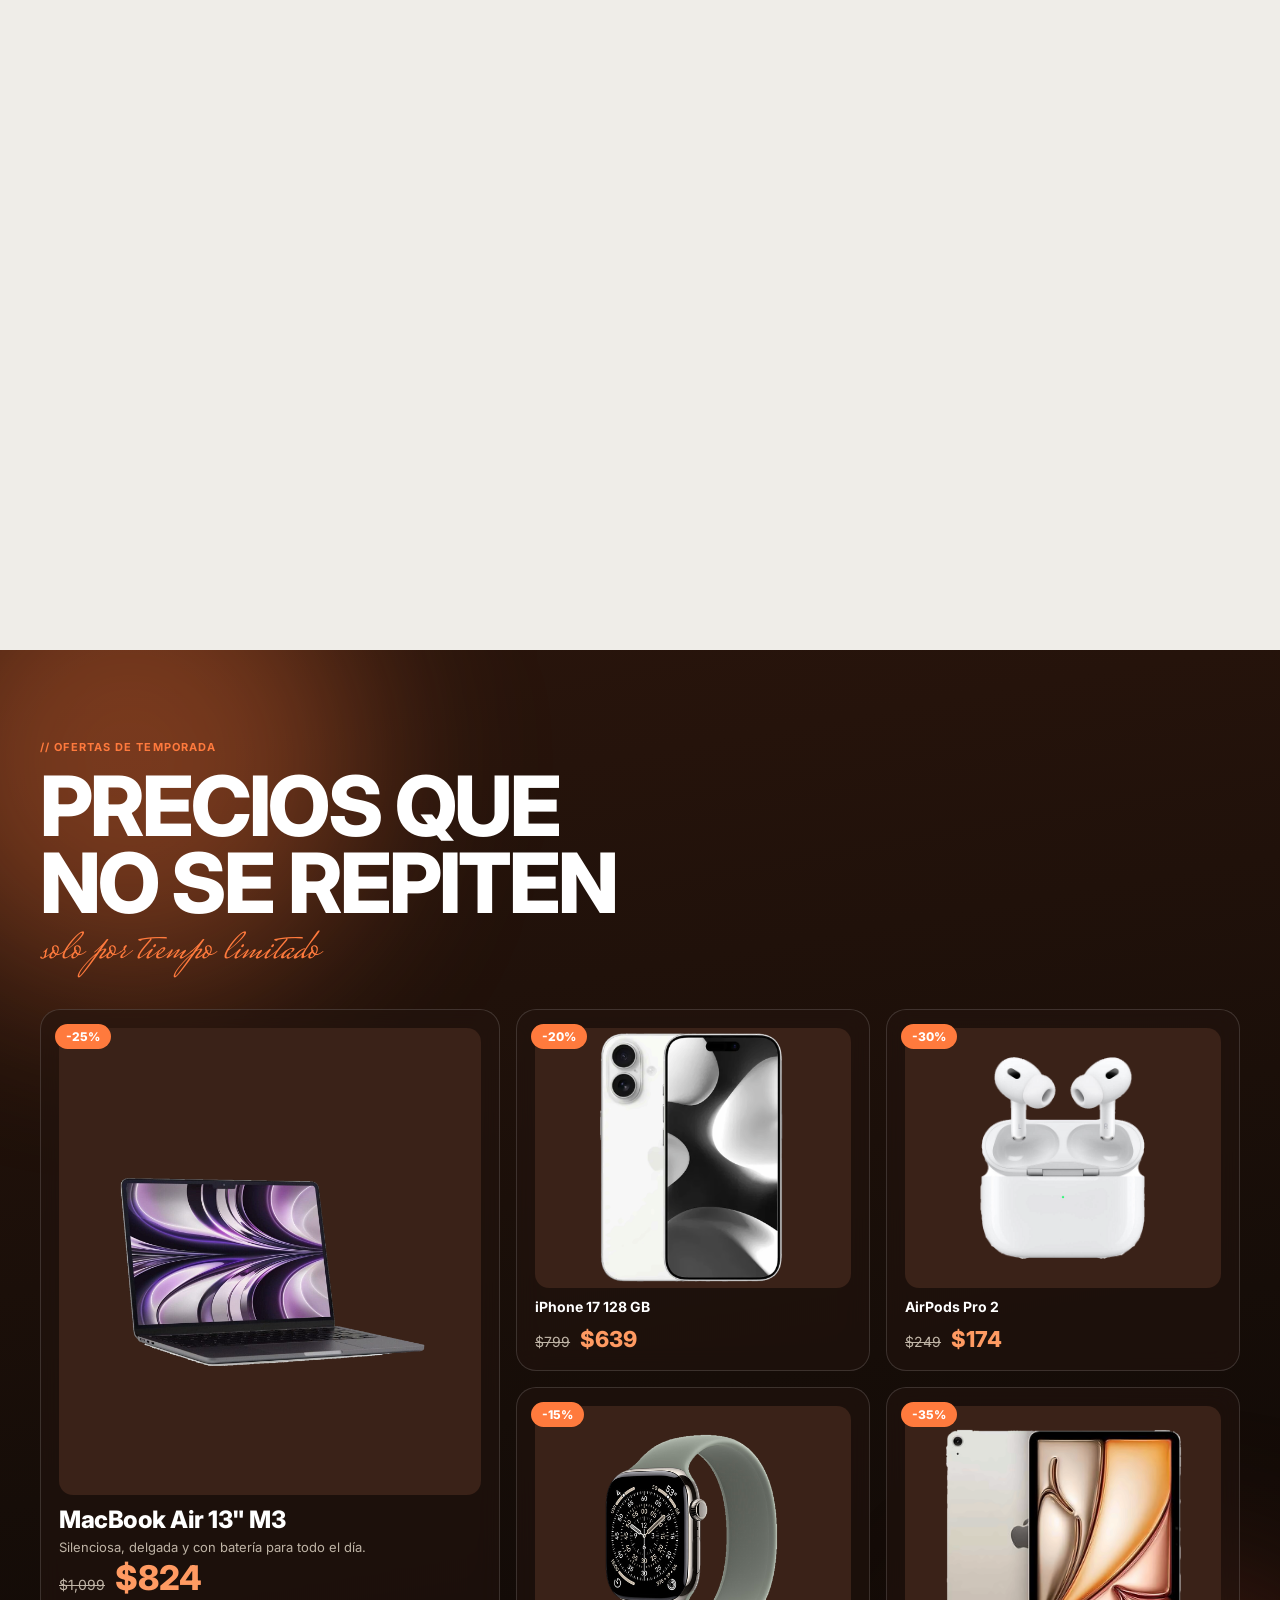
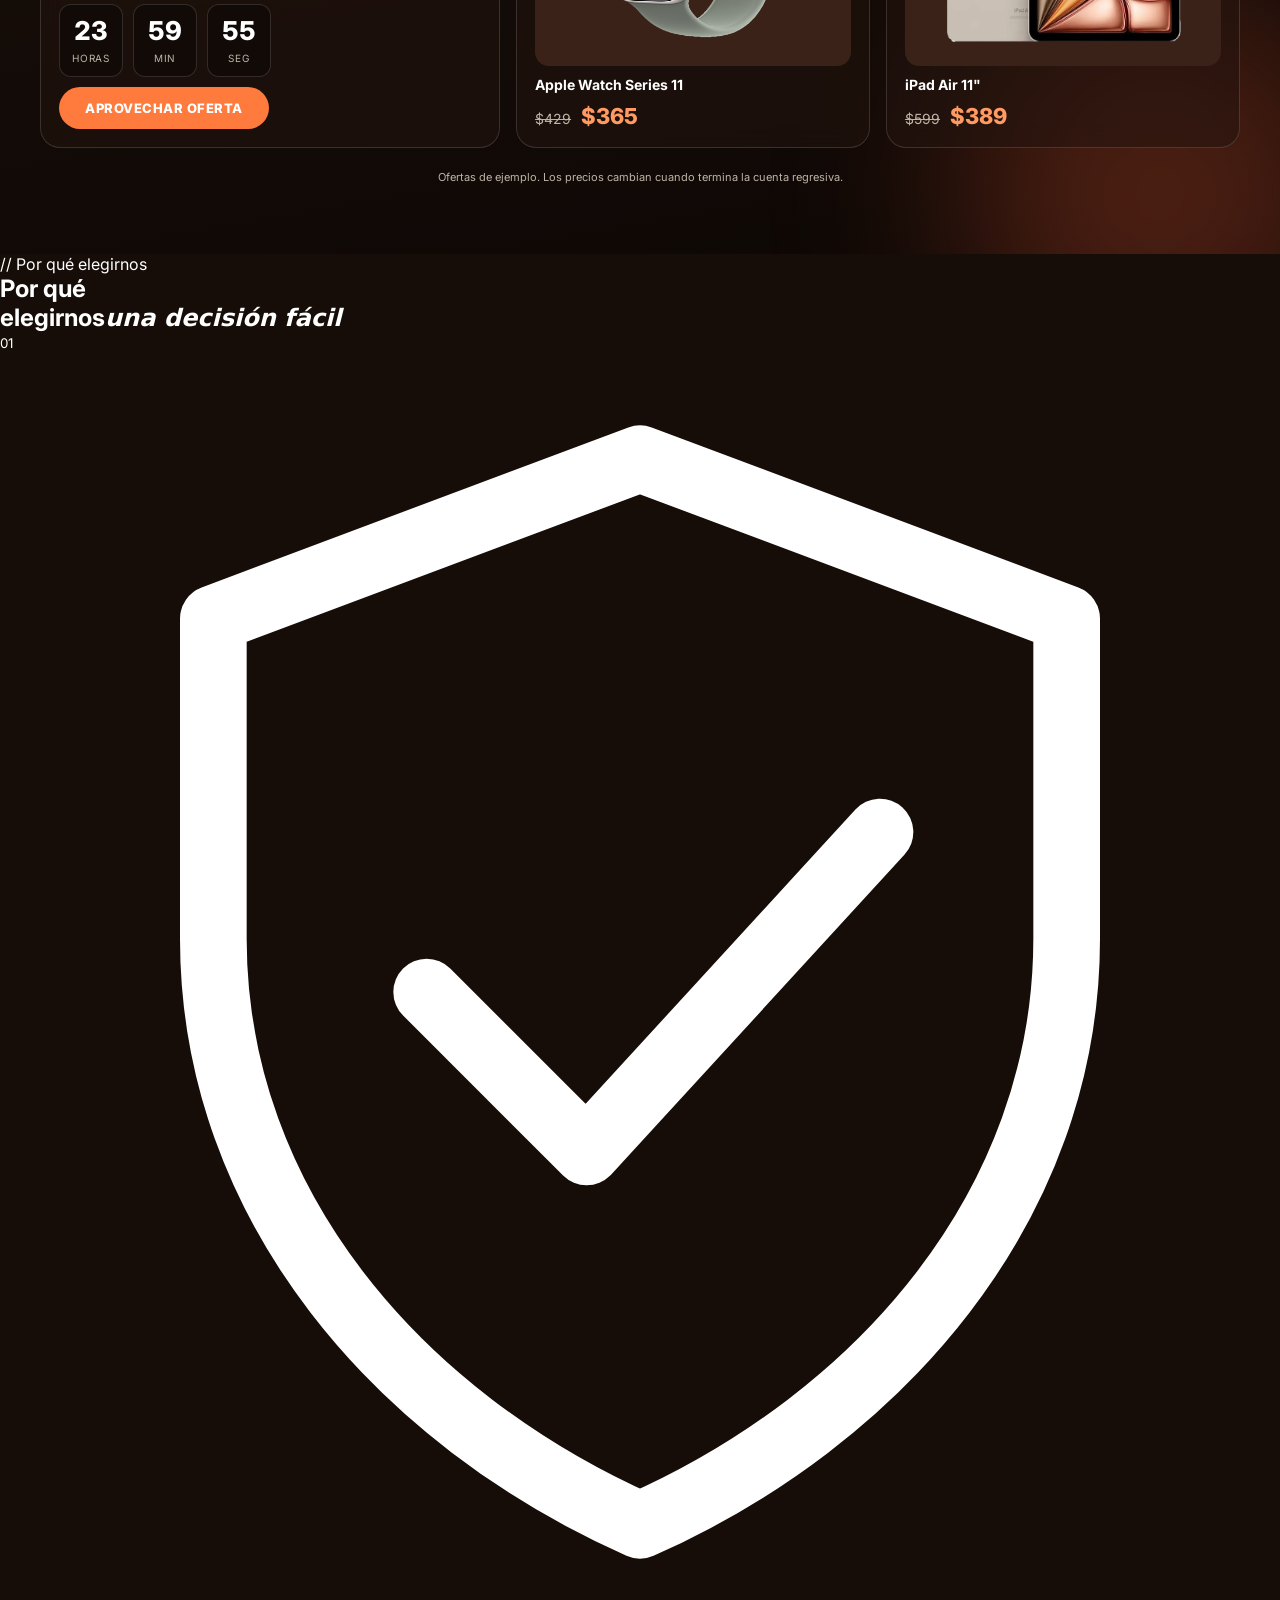
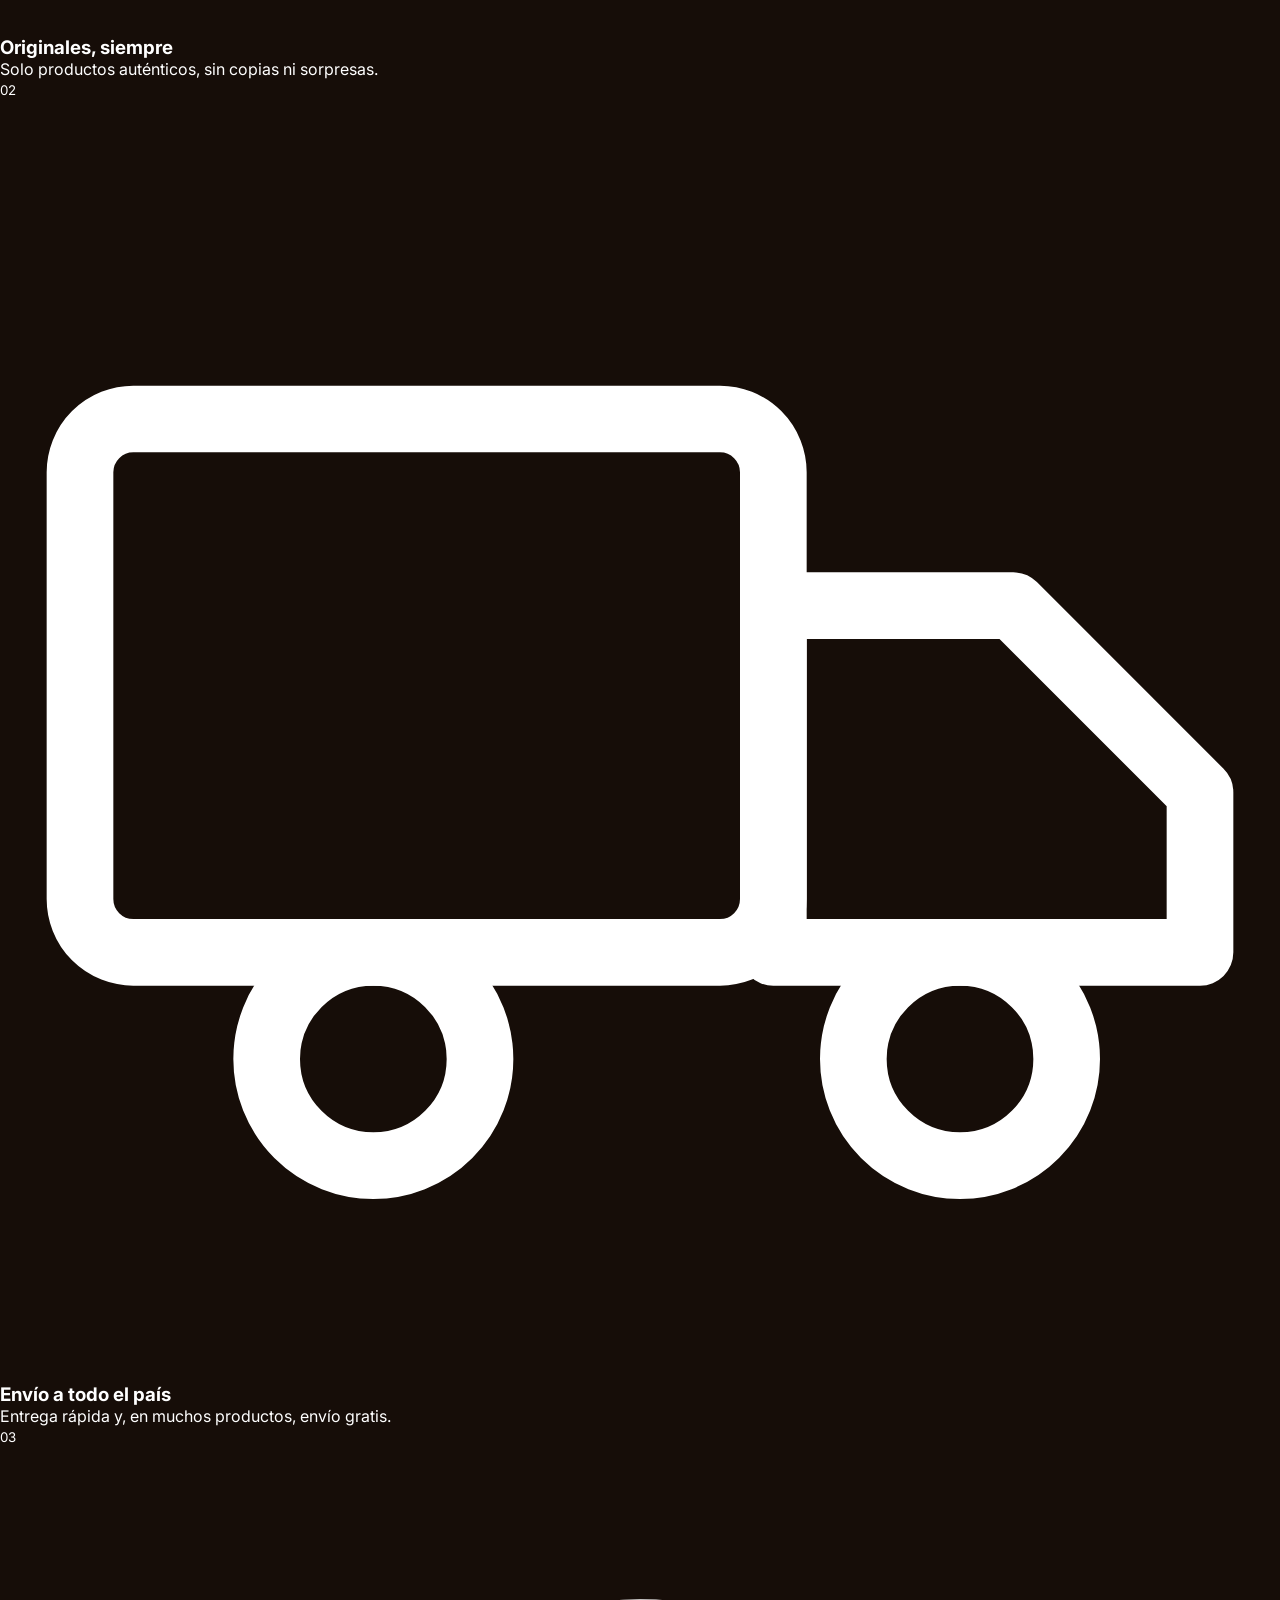
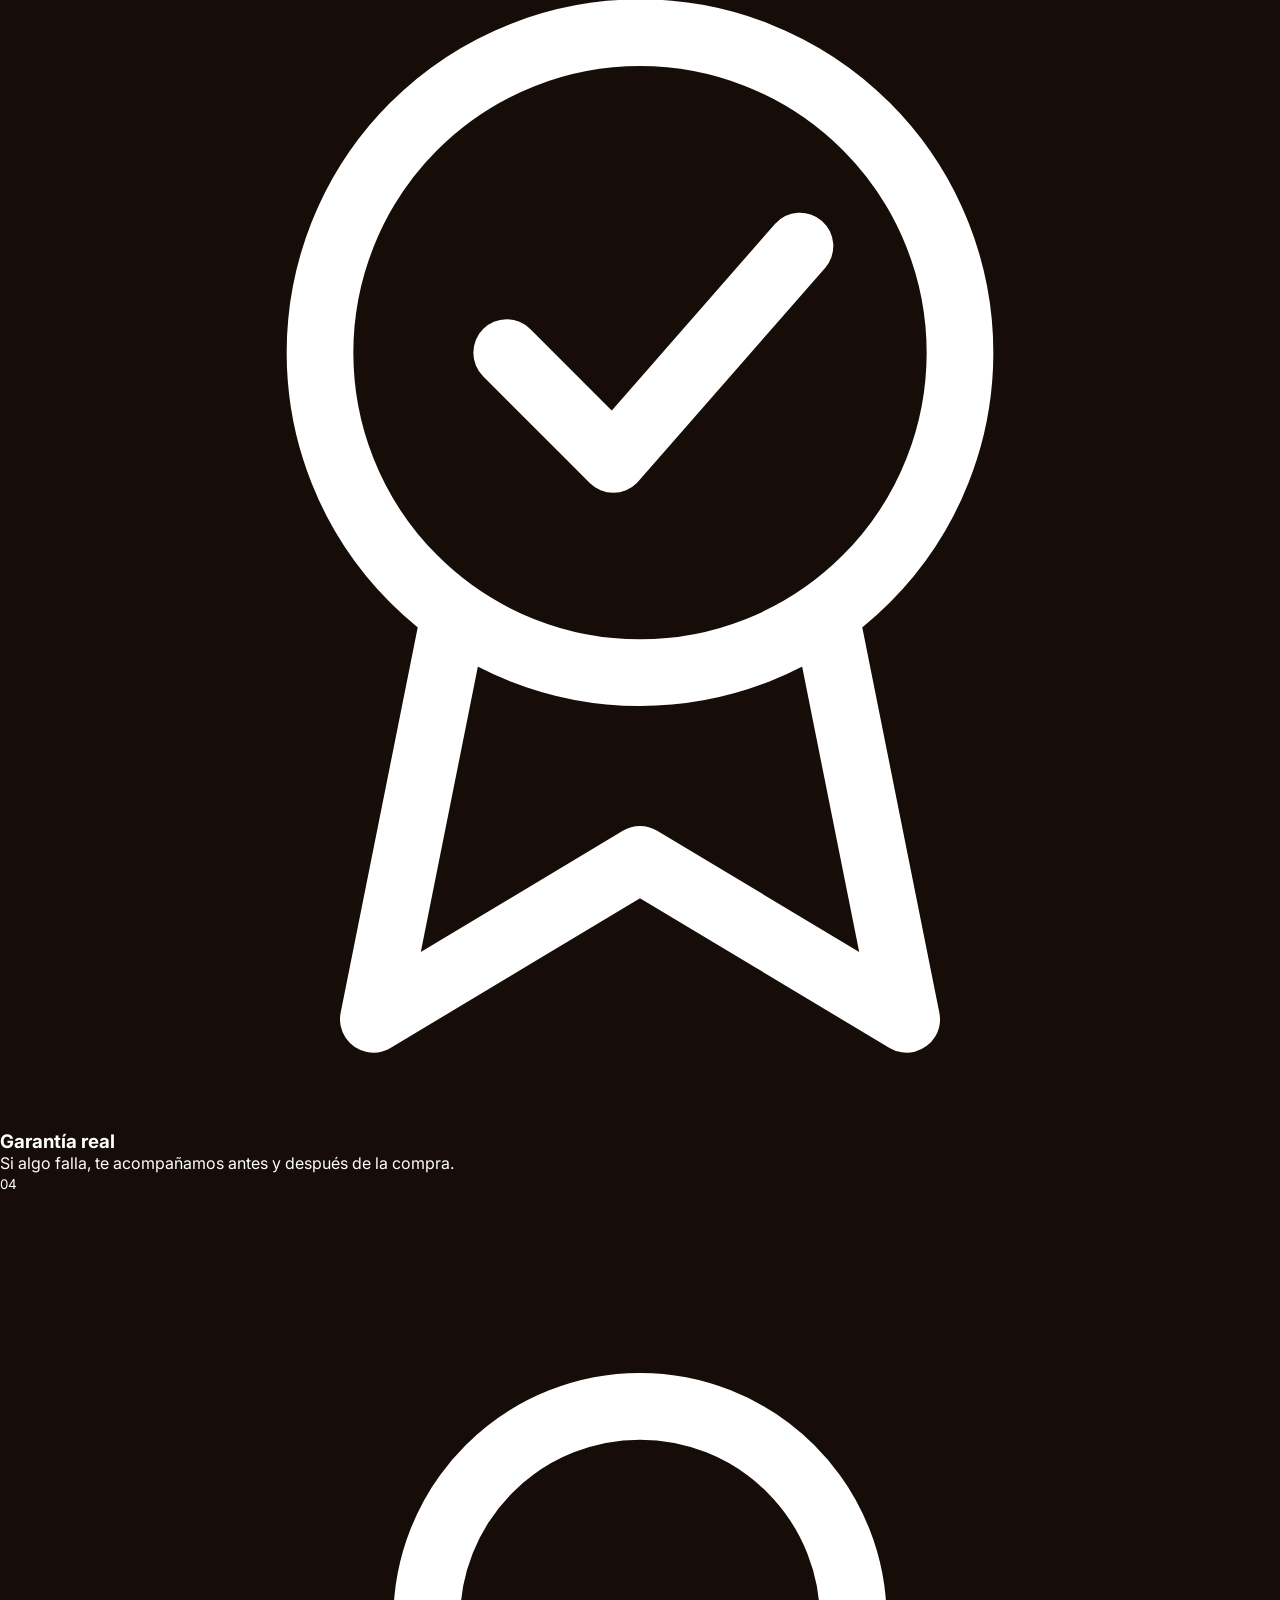
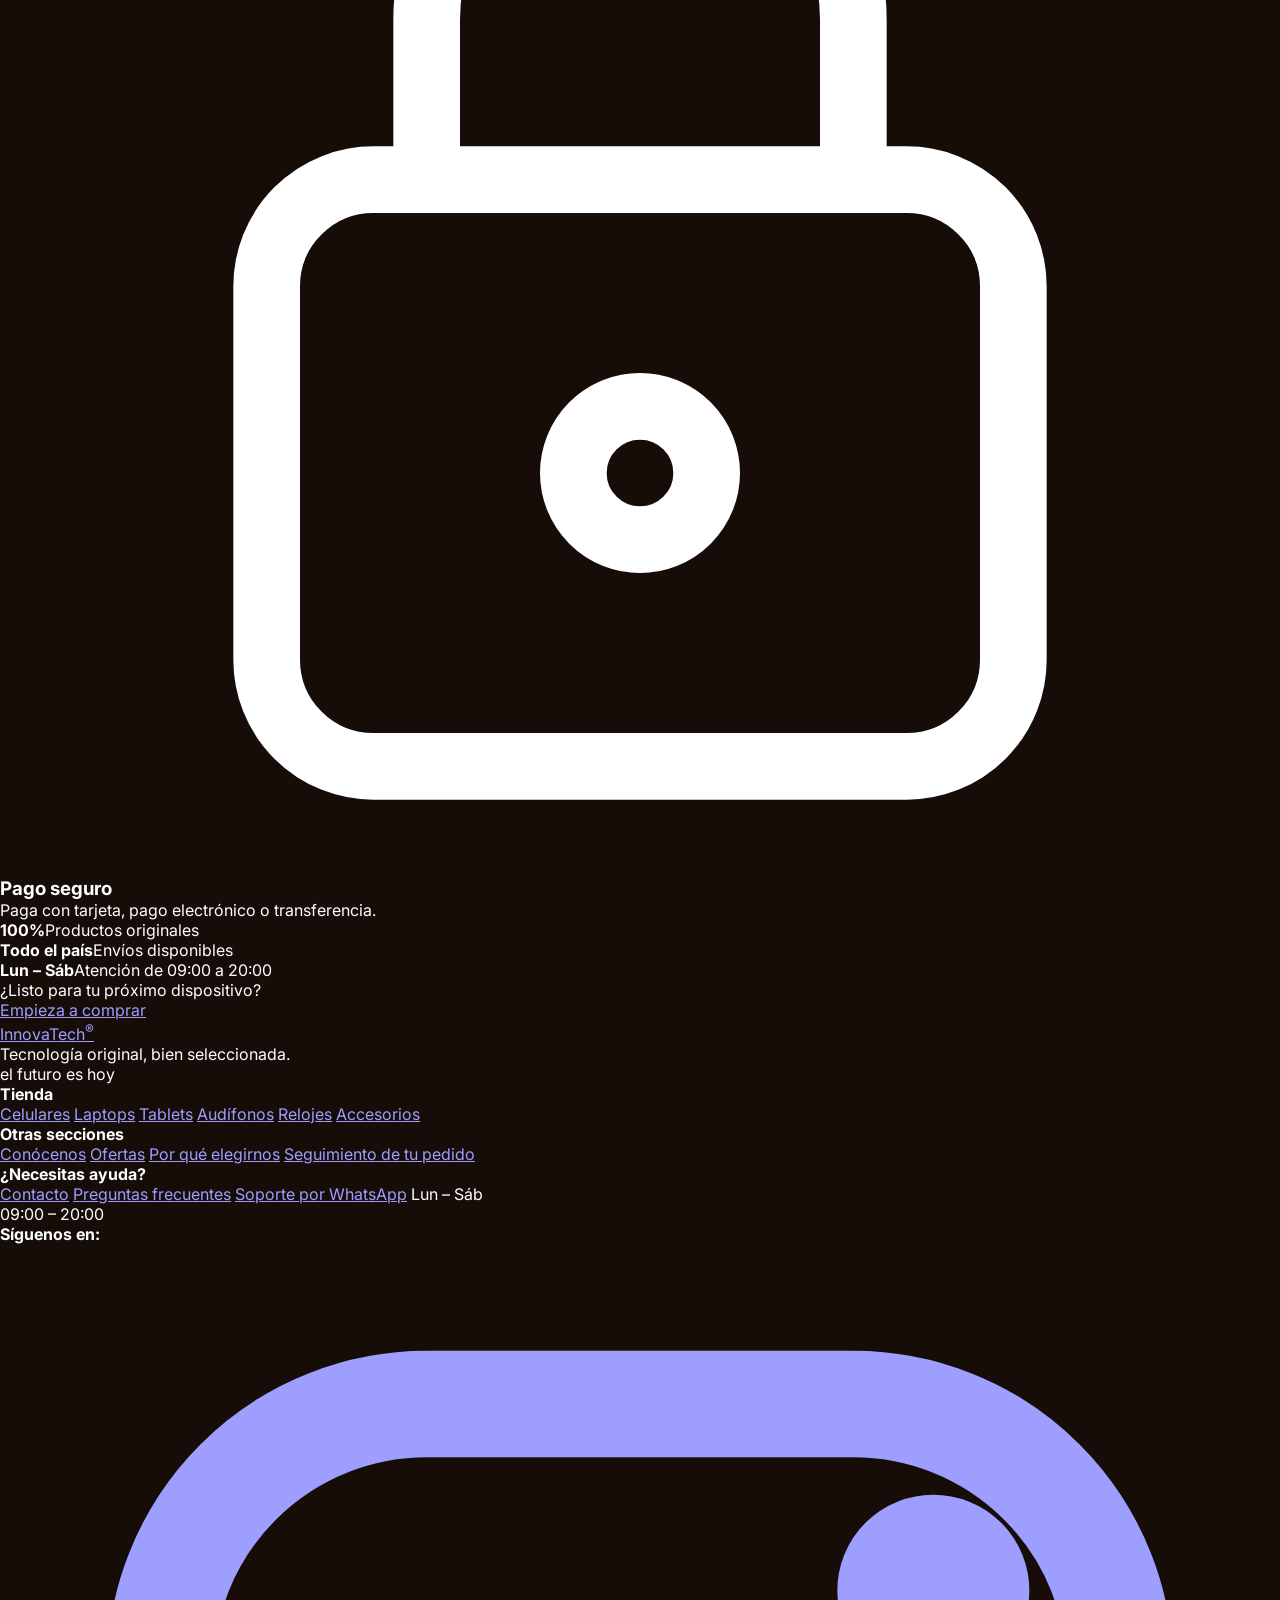
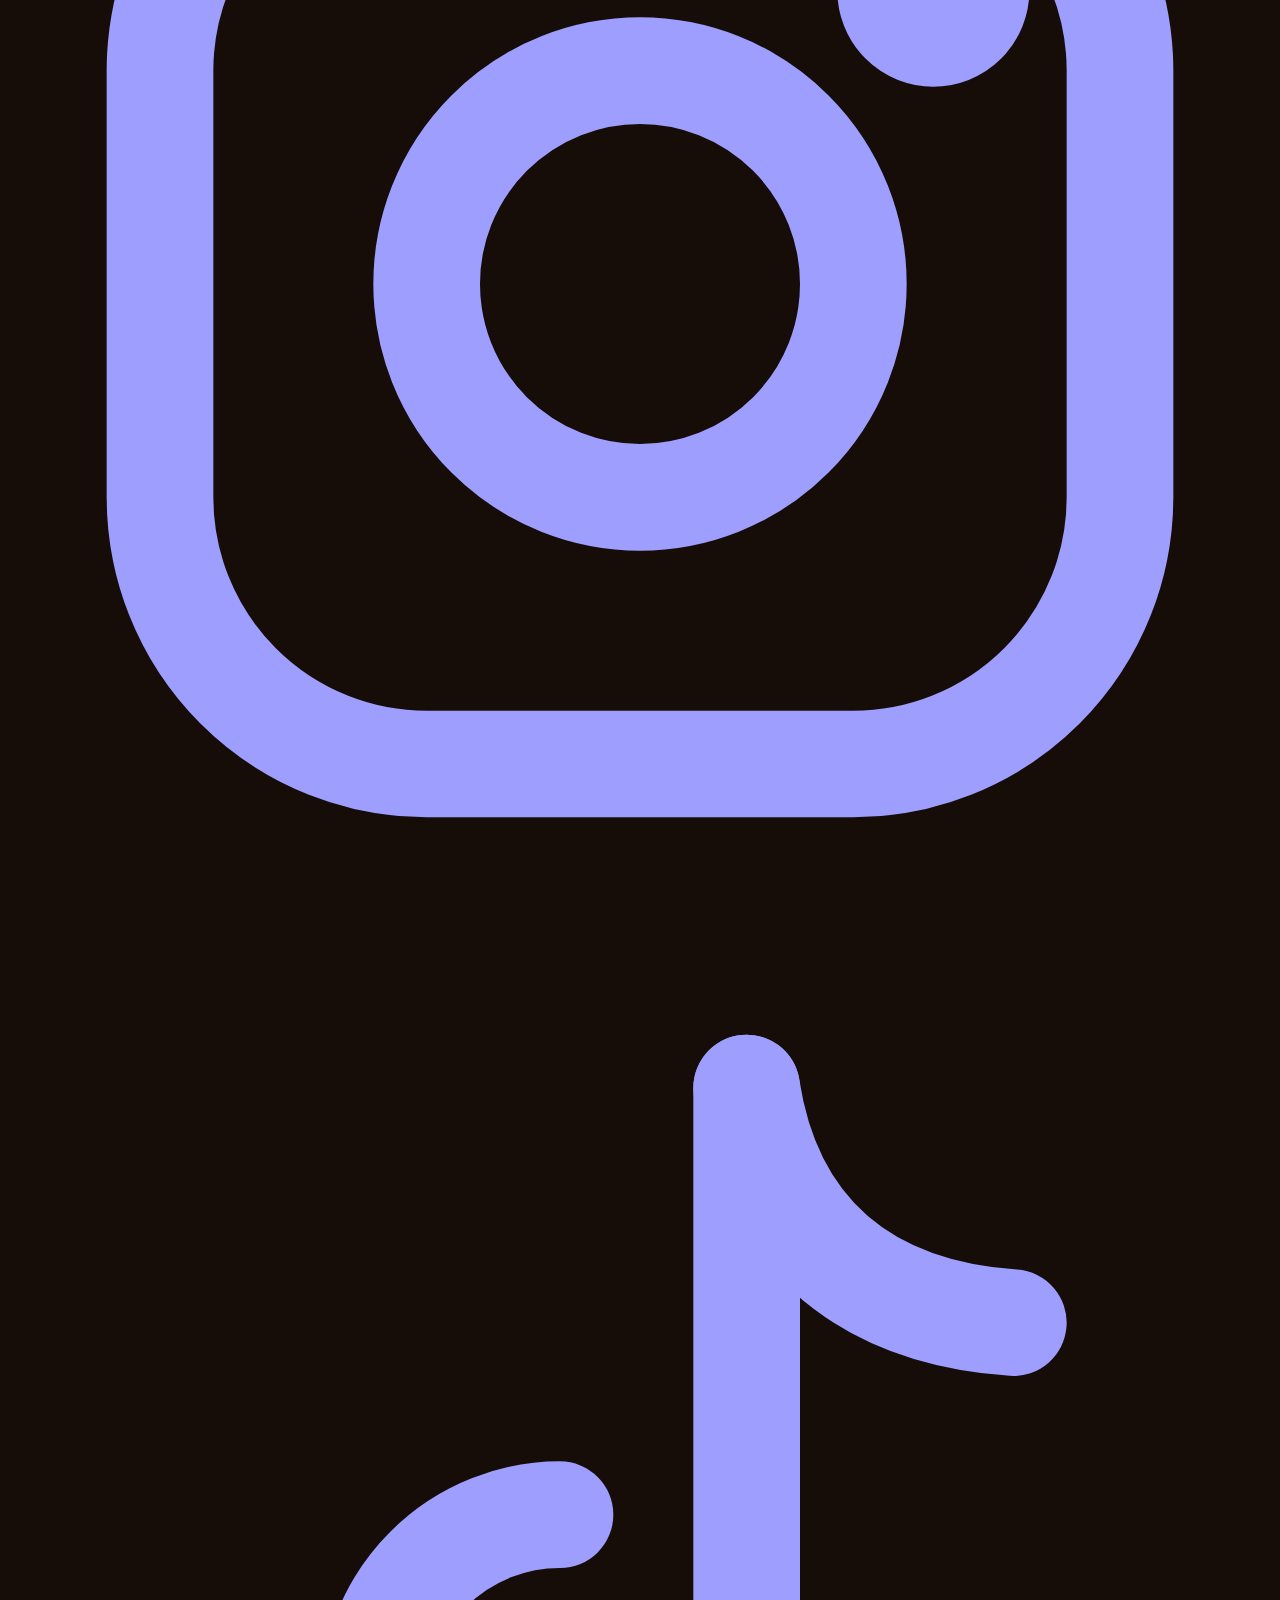
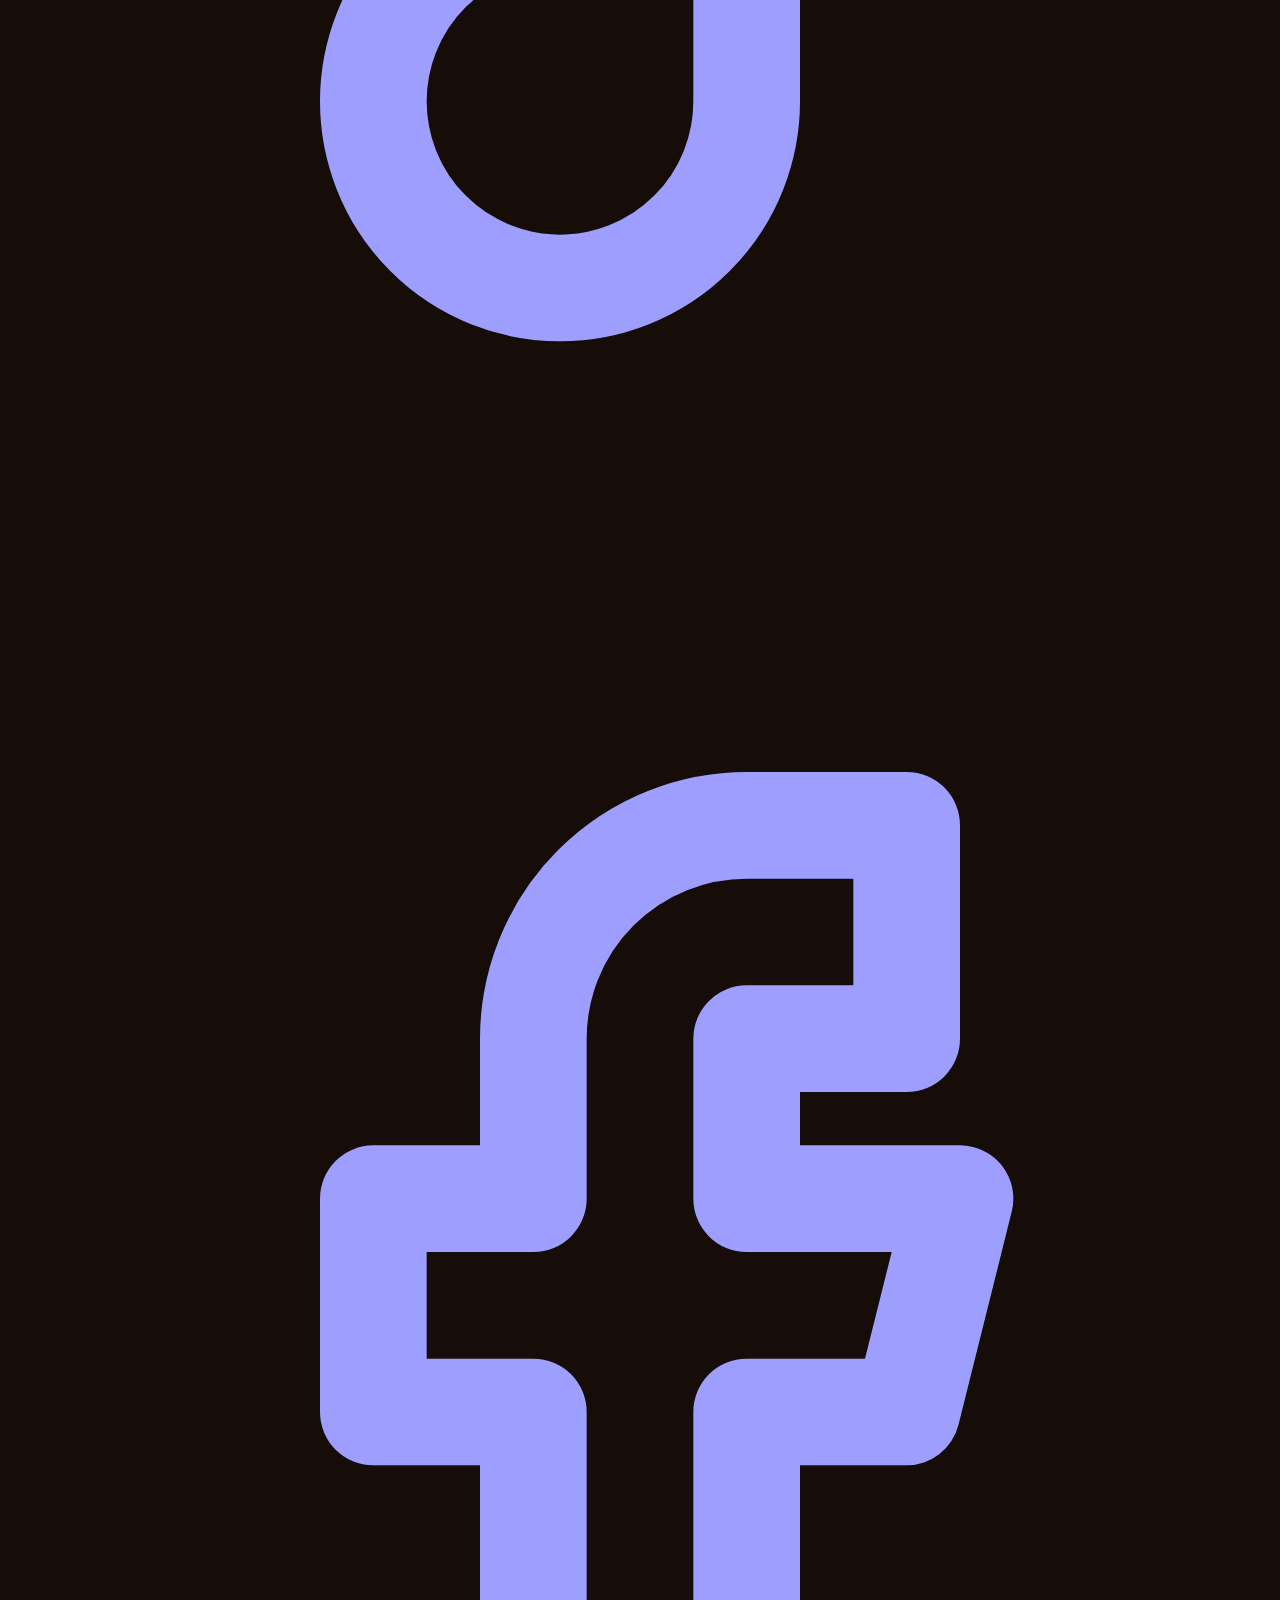
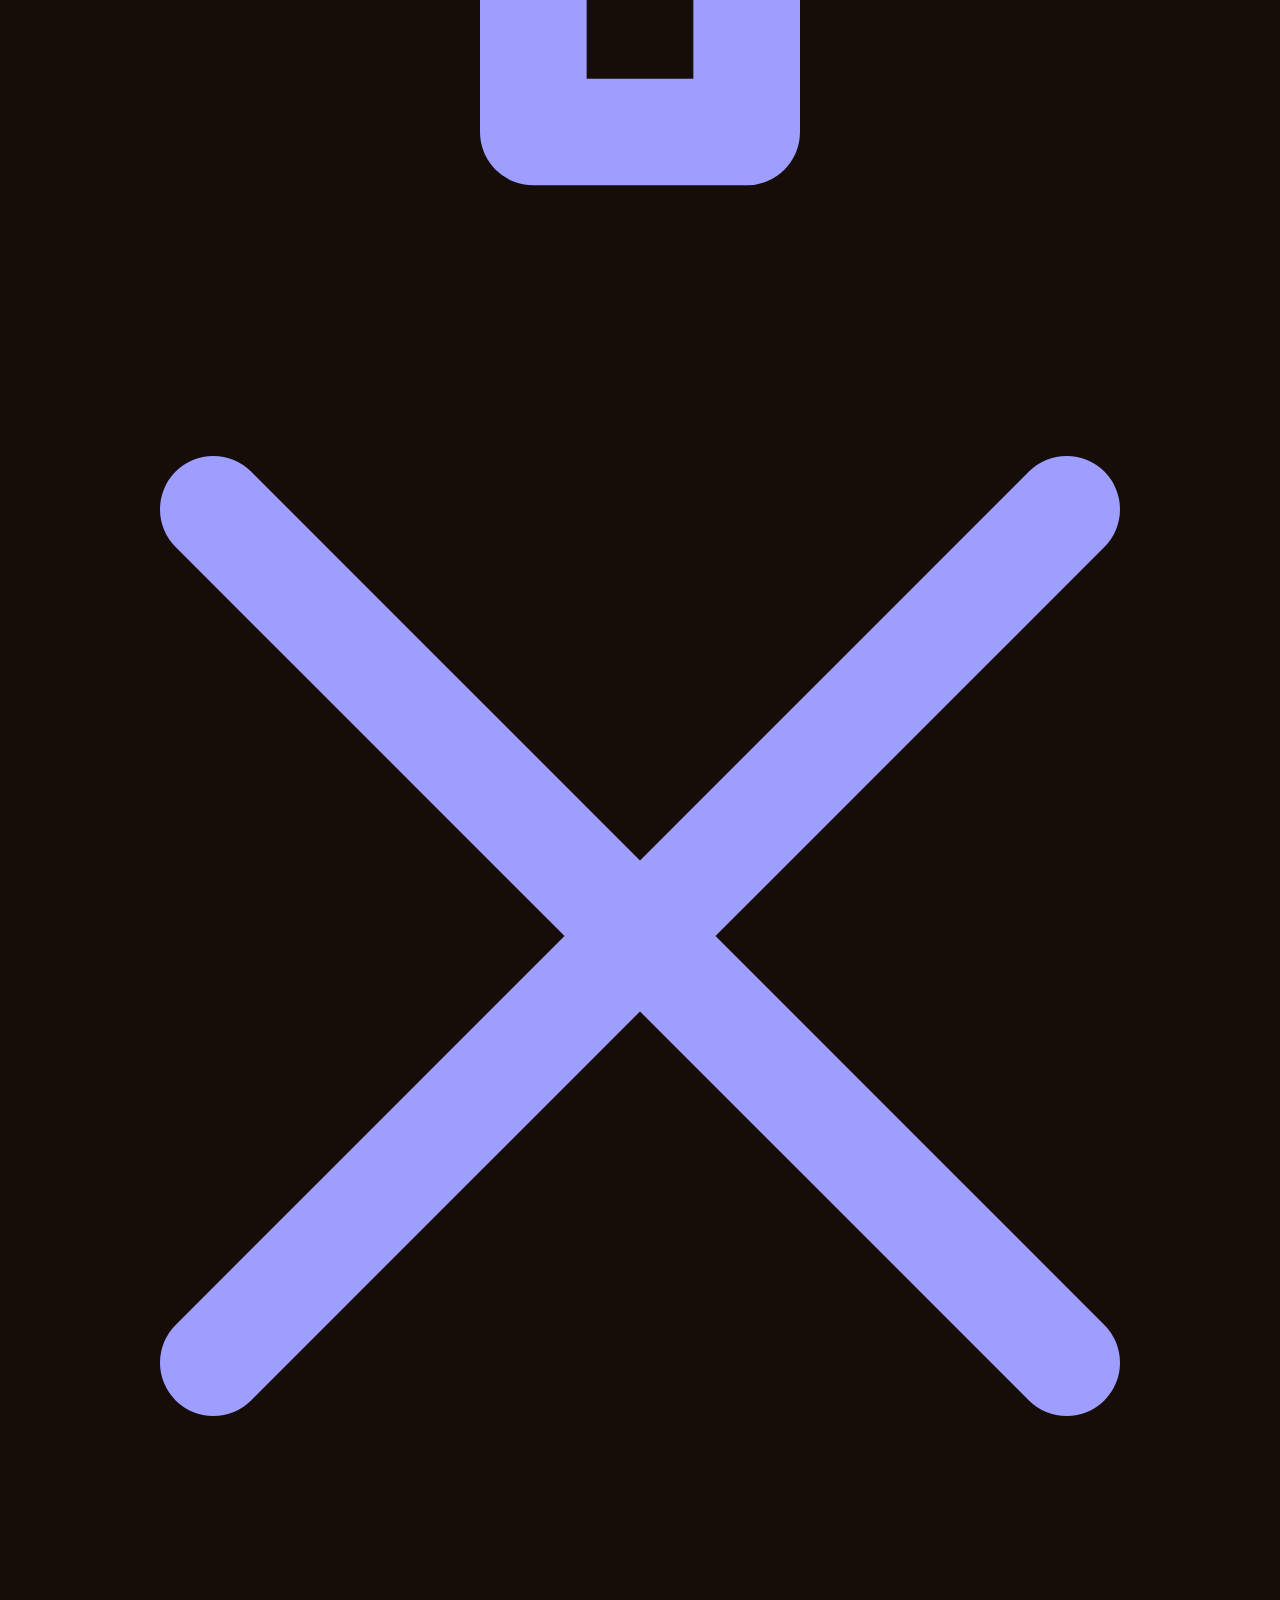
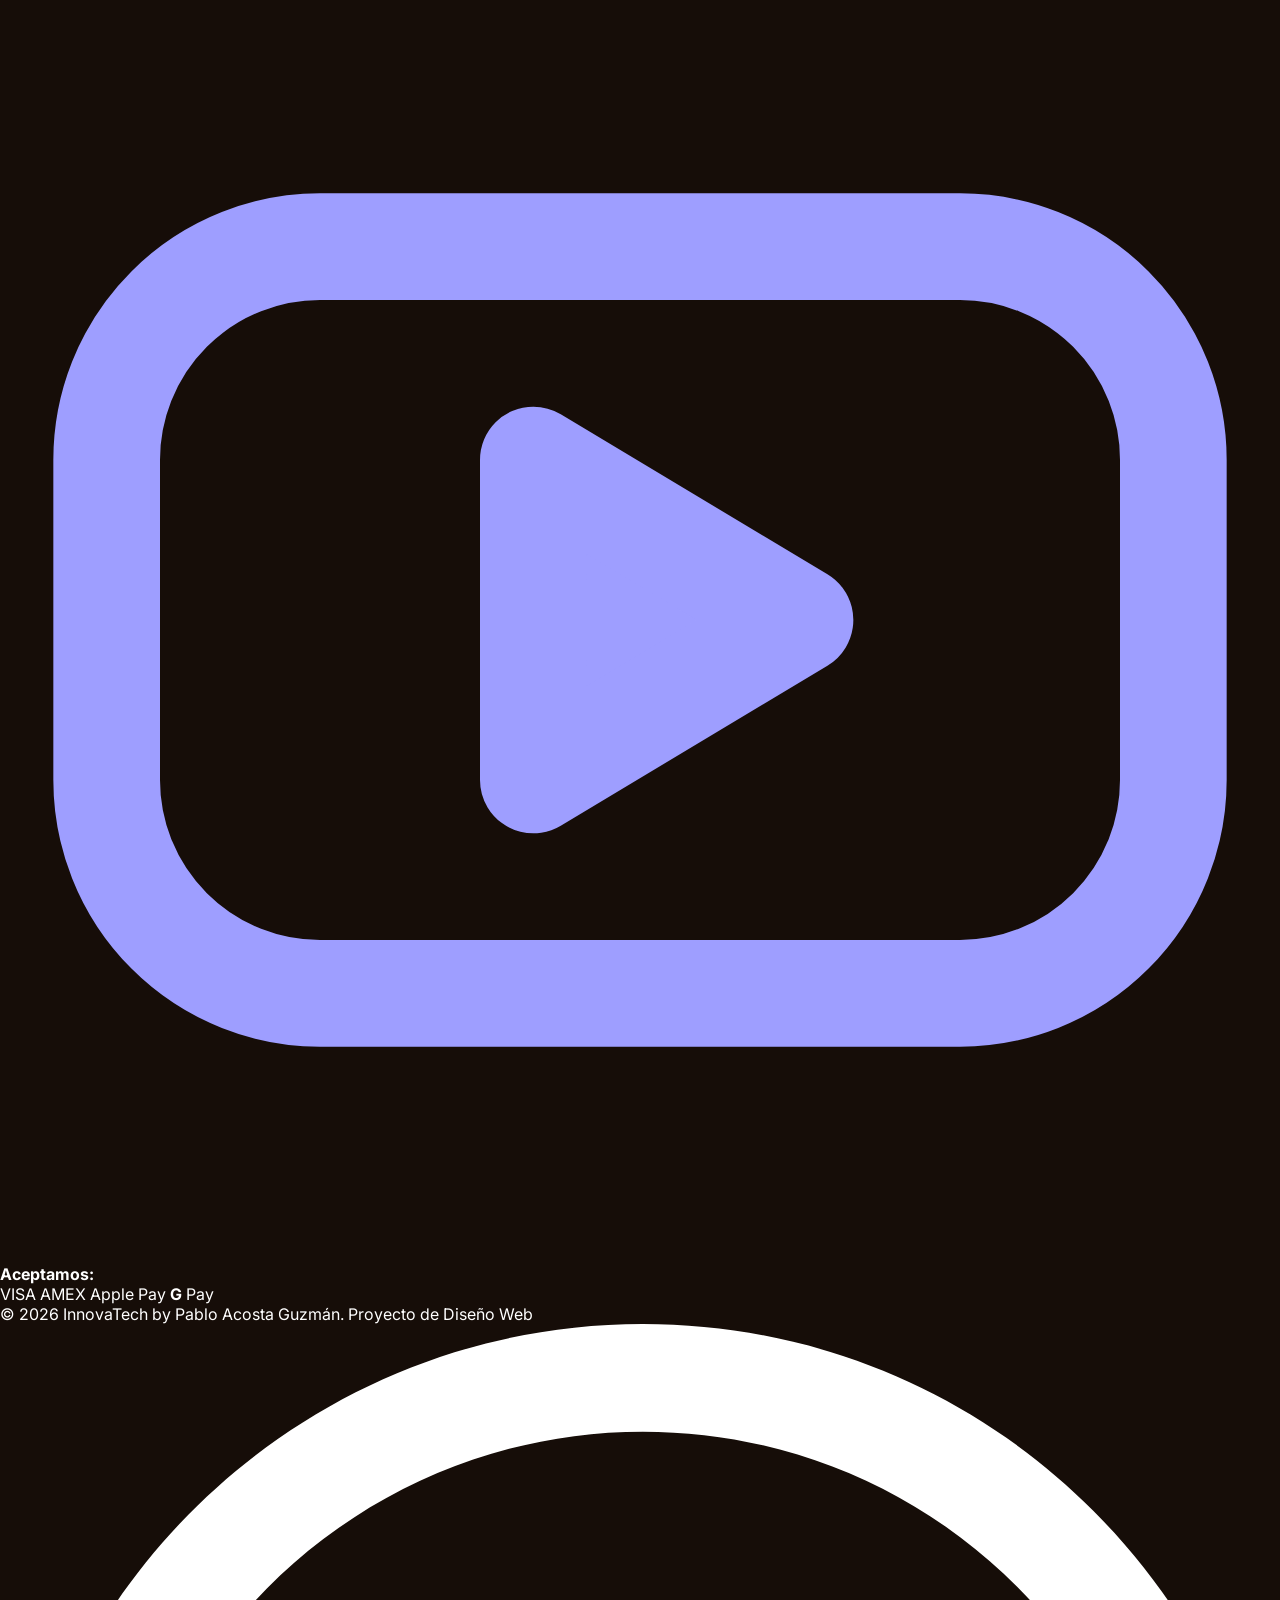
==== commit 60c54da9: "Update index.html" ====
--- a/index.html
+++ b/index.html
@@ -196,6 +196,165 @@
 </section>
 <!-- ===== FIN SECCIÓN OFERTAS ===== -->
 
+<!-- ===== SECCIÓN POR QUÉ ELEGIRNOS ===== -->
+<section class="it-por" id="por-que">
+  <div class="it-por__wrap">
+
+    <div class="it-por__eyebrow">// Por qué elegirnos</div>
+    <h2 class="it-por__titulo">Por qué<br>elegirnos<em>una decisión fácil</em></h2>
+
+    <div class="it-por__grid">
+
+      <article class="it-razon">
+        <small>01</small>
+        <svg viewBox="0 0 48 48" fill="none" stroke="currentColor" stroke-width="2.5" stroke-linecap="round" stroke-linejoin="round" aria-hidden="true">
+          <path d="M24 4 8 10v12c0 10 7 18 16 22 9-4 16-12 16-22V10z"/>
+          <path d="m16 24 6 6 11-12"/>
+        </svg>
+        <h3>Originales, siempre</h3>
+        <p>Solo productos auténticos, sin copias ni sorpresas.</p>
+      </article>
+
+      <article class="it-razon">
+        <small>02</small>
+        <svg viewBox="0 0 48 48" fill="none" stroke="currentColor" stroke-width="2.5" stroke-linecap="round" stroke-linejoin="round" aria-hidden="true">
+          <rect x="3" y="12" width="26" height="20" rx="2"/>
+          <path d="M29 19h9l7 7v6H29z"/>
+          <circle cx="14" cy="36" r="4"/>
+          <circle cx="36" cy="36" r="4"/>
+        </svg>
+        <h3>Envío a todo el país</h3>
+        <p>Entrega rápida y, en muchos productos, envío gratis.</p>
+      </article>
+
+      <article class="it-razon">
+        <small>03</small>
+        <svg viewBox="0 0 48 48" fill="none" stroke="currentColor" stroke-width="2.5" stroke-linecap="round" stroke-linejoin="round" aria-hidden="true">
+          <circle cx="24" cy="19" r="12"/>
+          <path d="m17 29-3 15 10-6 10 6-3-15"/>
+          <path d="m19 19 4 4 7-8"/>
+        </svg>
+        <h3>Garantía real</h3>
+        <p>Si algo falla, te acompañamos antes y después de la compra.</p>
+      </article>
+
+      <article class="it-razon">
+        <small>04</small>
+        <svg viewBox="0 0 48 48" fill="none" stroke="currentColor" stroke-width="2.5" stroke-linecap="round" stroke-linejoin="round" aria-hidden="true">
+          <rect x="10" y="22" width="28" height="22" rx="4"/>
+          <path d="M16 22v-6a8 8 0 0 1 16 0v6"/>
+          <circle cx="24" cy="33" r="2.5"/>
+        </svg>
+        <h3>Pago seguro</h3>
+        <p>Paga con tarjeta, pago electrónico o transferencia.</p>
+      </article>
+
+    </div>
+
+    <div class="it-por__datos">
+      <div><b>100%</b><span>Productos originales</span></div>
+      <div><b>Todo el país</b><span>Envíos disponibles</span></div>
+      <div><b>Lun – Sáb</b><span>Atención de 09:00 a 20:00</span></div>
+    </div>
+
+    <div class="it-por__cierre">
+      <p>¿Listo para tu próximo dispositivo?</p>
+      <a class="it-por__boton" href="login.html">Empieza a comprar </a>
+    </div>
+
+  </div>
+</section>
+<!-- ===== FIN SECCIÓN POR QUÉ ELEGIRNOS ===== -->
+
+<!-- ===== PIE DE PÁGINA ===== -->
+<footer class="it-foot" id="contacto-pie">
+  <div class="luz luz-1"></div>
+  <div class="luz luz-3"></div>
+
+  <div class="it-foot__wrap">
+
+    <div class="it-foot__marca">
+      <a class="it-foot__logo" href="#hero">InnovaTech<sup>®</sup></a>
+      <p>Tecnología original, bien seleccionada.</p>
+      <span class="it-foot__cursiva">el futuro es hoy</span>
+    </div>
+
+    <div class="it-foot__col">
+      <h4>Tienda</h4>
+      <a href="login.html">Celulares</a>
+      <a href="login.html">Laptops</a>
+      <a href="login.html">Tablets</a>
+      <a href="login.html">Audífonos</a>
+      <a href="login.html">Relojes</a>
+      <a href="login.html">Accesorios</a>
+    </div>
+
+    <div class="it-foot__col">
+      <h4>Otras secciones</h4>
+      <a href="nosotros.html">Conócenos</a>
+      <a href="#productos">Ofertas</a>
+      <a href="#por-que">Por qué elegirnos</a>
+      <a href="login.html">Seguimiento de tu pedido</a>
+    </div>
+
+    <div class="it-foot__col">
+      <h4>¿Necesitas ayuda?</h4>
+      <a href="contacto.html">Contacto</a>
+      <a href="contacto.html">Preguntas frecuentes</a>
+      <a href="https://wa.me/18090000000" target="_blank" rel="noopener">Soporte por WhatsApp</a>
+      <span class="it-foot__txt">Lun – Sáb<br>09:00 – 20:00</span>
+    </div>
+
+    <div class="it-foot__col">
+      <h4>Síguenos en:</h4>
+      <div class="it-foot__redes">
+
+        <a href="https://instagram.com/" target="_blank" rel="noopener" aria-label="Instagram">
+          <svg viewBox="0 0 24 24" fill="none" stroke="currentColor" stroke-width="2" stroke-linecap="round" stroke-linejoin="round"><rect x="3" y="3" width="18" height="18" rx="5"/><circle cx="12" cy="12" r="4"/><circle cx="17.5" cy="6.5" r=".8" fill="currentColor"/></svg>
+        </a>
+
+        <a href="https://tiktok.com/" target="_blank" rel="noopener" aria-label="TikTok">
+          <svg viewBox="0 0 24 24" fill="none" stroke="currentColor" stroke-width="2" stroke-linecap="round" stroke-linejoin="round"><path d="M14 3v11.5a3.5 3.5 0 1 1-3.5-3.5"/><path d="M14 3c.4 2.6 2.1 4.2 5 4.4"/></svg>
+        </a>
+
+        <a href="https://facebook.com/" target="_blank" rel="noopener" aria-label="Facebook">
+          <svg viewBox="0 0 24 24" fill="none" stroke="currentColor" stroke-width="2" stroke-linecap="round" stroke-linejoin="round"><path d="M14 8h3V4h-3a4 4 0 0 0-4 4v3H7v4h3v6h4v-6h3l1-4h-4V8z"/></svg>
+        </a>
+
+        <a href="https://x.com/" target="_blank" rel="noopener" aria-label="X">
+          <svg viewBox="0 0 24 24" fill="none" stroke="currentColor" stroke-width="2" stroke-linecap="round" stroke-linejoin="round"><path d="M4 4l16 16M20 4 4 20"/></svg>
+        </a>
+
+        <a href="https://youtube.com/" target="_blank" rel="noopener" aria-label="YouTube">
+          <svg viewBox="0 0 24 24" fill="none" stroke="currentColor" stroke-width="2" stroke-linecap="round" stroke-linejoin="round"><rect x="2" y="5" width="20" height="14" rx="4"/><path d="m10 9 5 3-5 3z" fill="currentColor"/></svg>
+        </a>
+
+      </div>
+
+      <h4 class="it-foot__sub">Aceptamos:</h4>
+      <div class="it-foot__pagos">
+        <span class="p-visa">VISA</span>
+        <span class="p-mc"><i></i><i></i></span>
+        <span class="p-amex">AMEX</span>
+        <span class="p-apple">Apple Pay</span>
+        <span class="p-google"><b>G</b> Pay</span>
+      </div>
+    </div>
+
+  </div>
+
+  <div class="it-foot__base">
+    <span>© 2026 InnovaTech by Pablo Acosta Guzmán.</span>
+    <span>Proyecto de Diseño Web</span>
+  </div>
+</footer>
+
+<!-- WhatsApp flotante -->
+<a class="it-wa" href="https://wa.me/18090000000" target="_blank" rel="noopener" aria-label="Escríbenos por WhatsApp">
+  <svg viewBox="0 0 360 362" fill="none" aria-hidden="true"><path fill="#fff" fill-rule="evenodd" d="M307.546 52.566C273.709 18.684 228.706.017 180.756 0 81.951 0 1.538 80.404 1.504 179.235c-.017 31.594 8.242 62.432 23.928 89.609L0 361.736l95.024-24.925c26.179 14.285 55.659 21.805 85.655 21.814h.077c98.788 0 179.21-80.413 179.244-179.244.017-47.898-18.608-92.926-52.454-126.807v-.008Zm-126.79 275.788h-.06c-26.73-.008-52.952-7.194-75.831-20.765l-5.44-3.231-56.391 14.791 15.05-54.981-3.542-5.638c-14.912-23.721-22.793-51.139-22.776-79.286.035-82.14 66.867-148.973 149.051-148.973 39.793.017 77.198 15.53 105.328 43.695 28.131 28.157 43.61 65.596 43.593 105.398-.035 82.149-66.867 148.982-148.982 148.982v.008Zm81.719-111.577c-4.478-2.243-26.497-13.073-30.606-14.568-4.108-1.496-7.09-2.243-10.073 2.243-2.982 4.487-11.568 14.577-14.181 17.559-2.613 2.991-5.226 3.361-9.704 1.117-4.477-2.243-18.908-6.97-36.02-22.226-13.313-11.878-22.304-26.54-24.916-31.027-2.613-4.486-.275-6.91 1.959-9.136 2.011-2.011 4.478-5.234 6.721-7.847 2.244-2.613 2.983-4.486 4.478-7.469 1.496-2.991.748-5.603-.369-7.847-1.118-2.243-10.073-24.289-13.812-33.253-3.636-8.732-7.331-7.546-10.073-7.692-2.613-.13-5.595-.155-8.586-.155-2.991 0-7.839 1.118-11.947 5.604-4.108 4.486-15.677 15.324-15.677 37.361s16.047 43.344 18.29 46.335c2.243 2.991 31.585 48.225 76.51 67.632 10.684 4.615 19.029 7.374 25.535 9.437 10.727 3.412 20.49 2.931 28.208 1.779 8.604-1.289 26.498-10.838 30.228-21.298 3.73-10.46 3.73-19.433 2.613-21.298-1.117-1.865-4.108-2.991-8.586-5.234l.008-.017Z" clip-rule="evenodd"/></svg>
+</a>
+<!-- ===== FIN PIE DE PÁGINA ===== -->
+
 <script src="script.js"></script>
 </body>
 </html>
--- a/estilo.css
+++ b/estilo.css
@@ -32,7 +32,7 @@
 
 
 /* ===== MENÚ FIJO ===== */
-nav{position:fixed;
+nav{position:absolute;
   top:0;
   left:0;
   width:100%;
@@ -382,4 +382,139 @@
 }
 /* ===== FIN SECCIÓN PRODUCTOS ===== */
 
-
+/* ===== SECCIÓN OFERTAS ===== */
+.it-of{
+  position:relative;
+  overflow:hidden;
+  padding:90px 28px 70px;
+  background:linear-gradient(170deg,#2a150c,#160d08 60%,#0d0705);
+  color:#fff;
+}
+.it-of .luz{z-index:0}
+.it-of__in{position:relative;z-index:2;max-width:1200px;margin:0 auto}
+.it-of__tag{font-size:11px;font-weight:700;letter-spacing:.1em;text-transform:uppercase;color:#ff7a3d}
+.it-of h2{
+  font-size:clamp(38px,6.5vw,84px);
+  line-height:.92;
+  font-weight:800;
+  letter-spacing:-.035em;
+  text-transform:uppercase;
+  margin:14px 0 36px;
+}
+.it-of h2 em{
+  display:block;
+  font-family:"Mrs Saint Delafield",cursive;
+  font-style:normal;
+  text-transform:none;
+  font-weight:400;
+  font-size:.55em;
+  letter-spacing:0;
+  color:#ff7a3d;
+  margin-top:10px;
+}
+
+/* Cuadrícula: una oferta grande y cuatro pequeñas */
+.it-of__grid{
+  display:grid;
+  grid-template-columns:1.3fr 1fr 1fr;
+  grid-template-rows:auto auto;
+  gap:16px;
+}
+.of-grande{grid-row:span 2}
+.of-grande,.of-card{
+  position:relative;
+  display:flex;
+  flex-direction:column;
+  gap:10px;
+  padding:18px;
+  border-radius:20px;
+  background:rgba(36,21,16,.55);
+  border:1px solid rgba(255,255,255,.14);
+  backdrop-filter:blur(12px);
+  -webkit-backdrop-filter:blur(12px);
+  color:inherit;
+  text-decoration:none;
+  transition:transform .25s,border-color .25s,background .25s;
+}
+.of-card:hover,.of-grande:hover{
+  transform:translateY(-4px);
+  border-color:#ff7a3d;
+  background:rgba(58,34,24,.65);
+}
+.of-chip{
+  position:absolute;
+  top:14px;left:14px;
+  z-index:2;
+  background:#ff7a3d;
+  color:#fff;
+  font-size:12px;
+  font-weight:800;
+  padding:5px 11px;
+  border-radius:999px;
+}
+.of-img{
+  flex:1;
+  min-height:150px;
+  display:grid;
+  place-items:center;
+  border-radius:14px;
+  background:#3a2218;
+  overflow:hidden;
+}
+.of-img img{width:100%;height:100%;max-height:260px;object-fit:contain;transition:transform .35s}
+.of-grande .of-img img{max-height:340px}
+.of-card:hover .of-img img,.of-grande:hover .of-img img{transform:scale(1.06)}
+.of-card h3{font-size:14px;font-weight:700;line-height:1.25}
+.of-grande h3{font-size:24px;font-weight:800;letter-spacing:-.02em}
+.of-desc{font-size:13px;color:#bfb4a6;line-height:1.45;margin-top:4px}
+.of-precio{display:flex;align-items:baseline;gap:10px}
+.of-precio s{color:#bfb4a6;font-size:14px}
+.of-precio b{font-size:22px;font-weight:800;color:#ff9a62}
+.of-grande .of-precio b{font-size:34px}
+
+/* Cuenta regresiva */
+.of-cuenta{display:flex;gap:10px;margin:6px 0 4px}
+.of-cuenta span{
+  min-width:64px;
+  padding:10px 8px;
+  text-align:center;
+  border-radius:12px;
+  background:rgba(13,7,5,.6);
+  border:1px solid rgba(255,255,255,.14);
+}
+.of-cuenta b{display:block;font-size:26px;font-weight:800;font-variant-numeric:tabular-nums}
+.of-cuenta small{font-size:10px;color:#bfb4a6;text-transform:uppercase;letter-spacing:.08em}
+
+/* Botón */
+.of-btn{
+  display:inline-block;
+  align-self:flex-start;
+  margin-top:6px;
+  padding:13px 26px;
+  border-radius:999px;
+  background:#ff7a3d;
+  color:#fff;
+  font-weight:800;
+  font-size:13px;
+  letter-spacing:.04em;
+  text-decoration:none;
+  text-transform:uppercase;
+  transition:background .2s,transform .2s;
+}
+.of-btn:hover{background:#ff8f5c;transform:translateY(-2px)}
+.it-of__nota{margin-top:22px;font-size:11px;color:#bfb4a6;text-align:center}
+
+/* Tablet */
+@media(max-width:1000px){
+  .it-of__grid{grid-template-columns:1fr 1fr}
+  .of-grande{grid-column:1/-1;grid-row:auto}
+}
+/* Móvil */
+@media(max-width:700px){
+  .it-of{padding:60px 16px 50px}
+  .it-of__grid{grid-template-columns:1fr 1fr;gap:12px}
+  .of-cuenta span{min-width:56px}
+  .of-grande h3{font-size:20px}
+}
+@media(prefers-reduced-motion:reduce){.it-of .luz{animation:none}}
+/* ===== FIN SECCIÓN OFERTAS ===== */
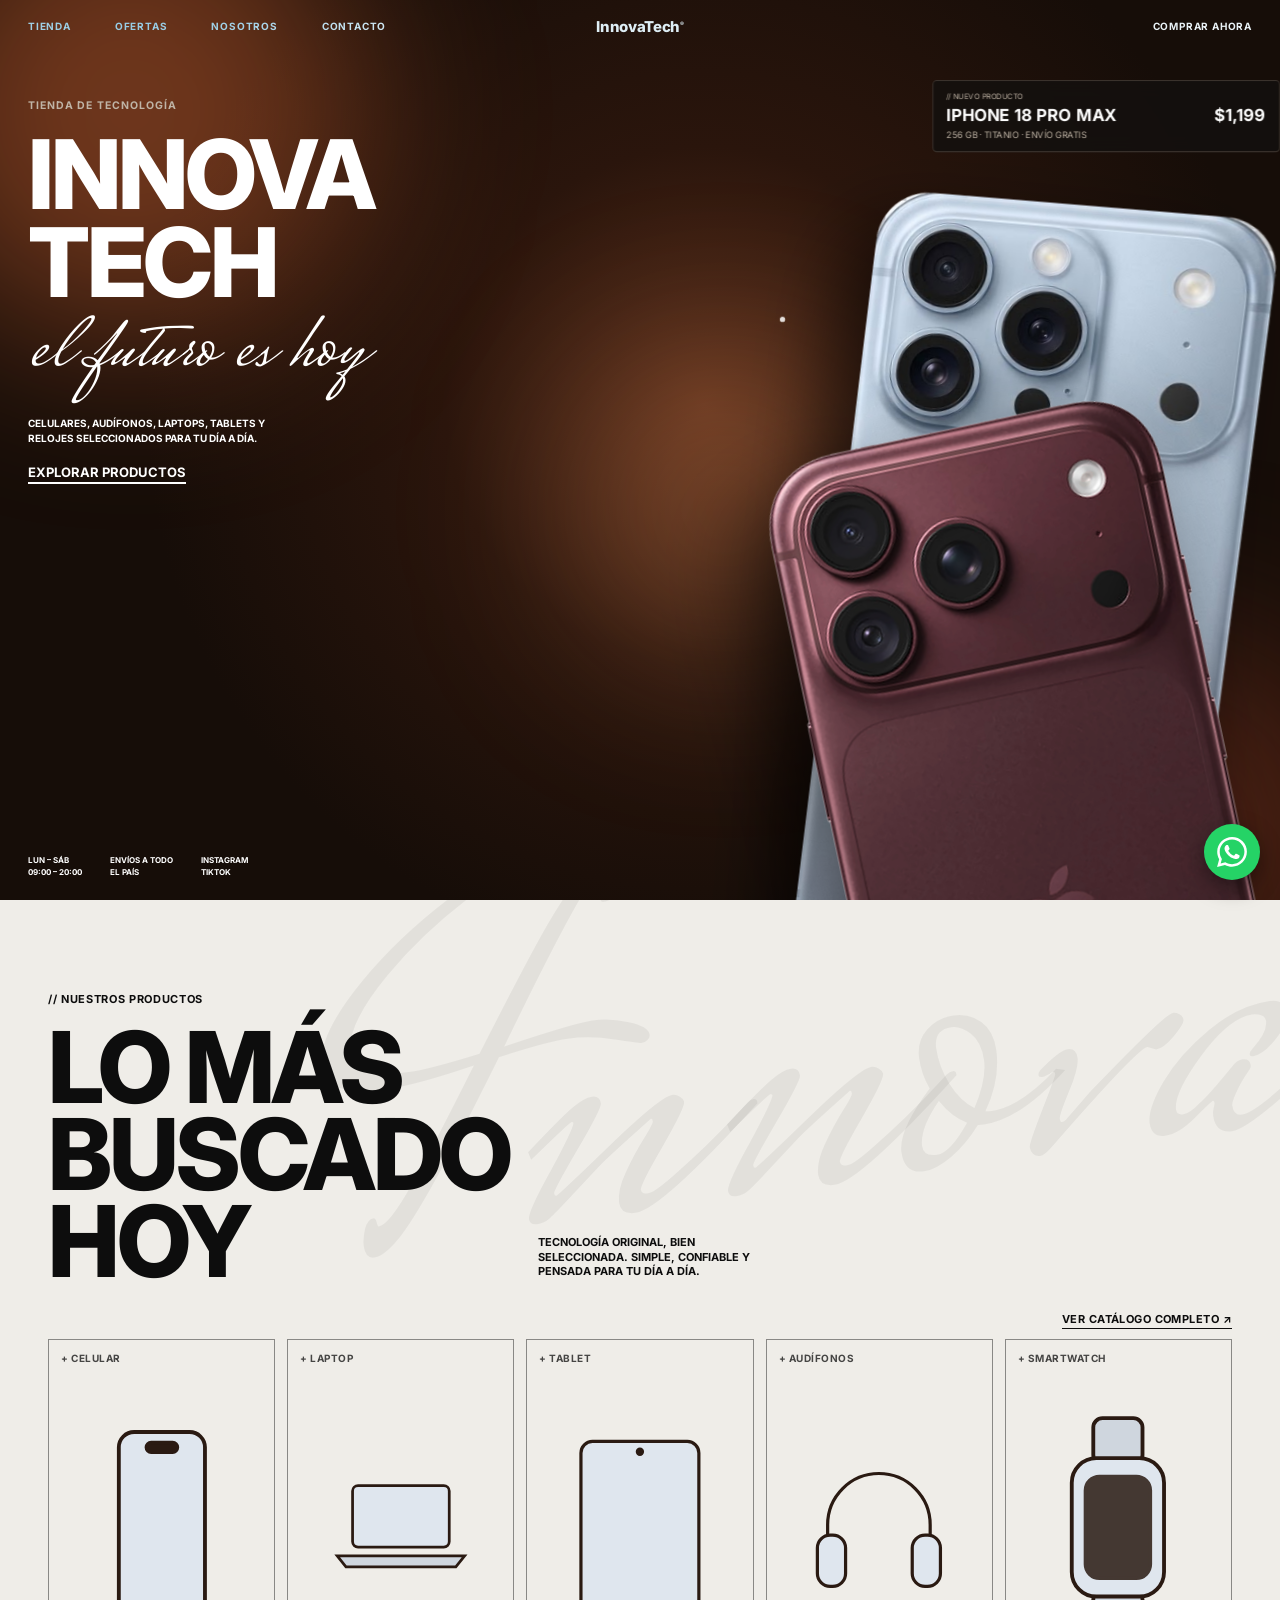
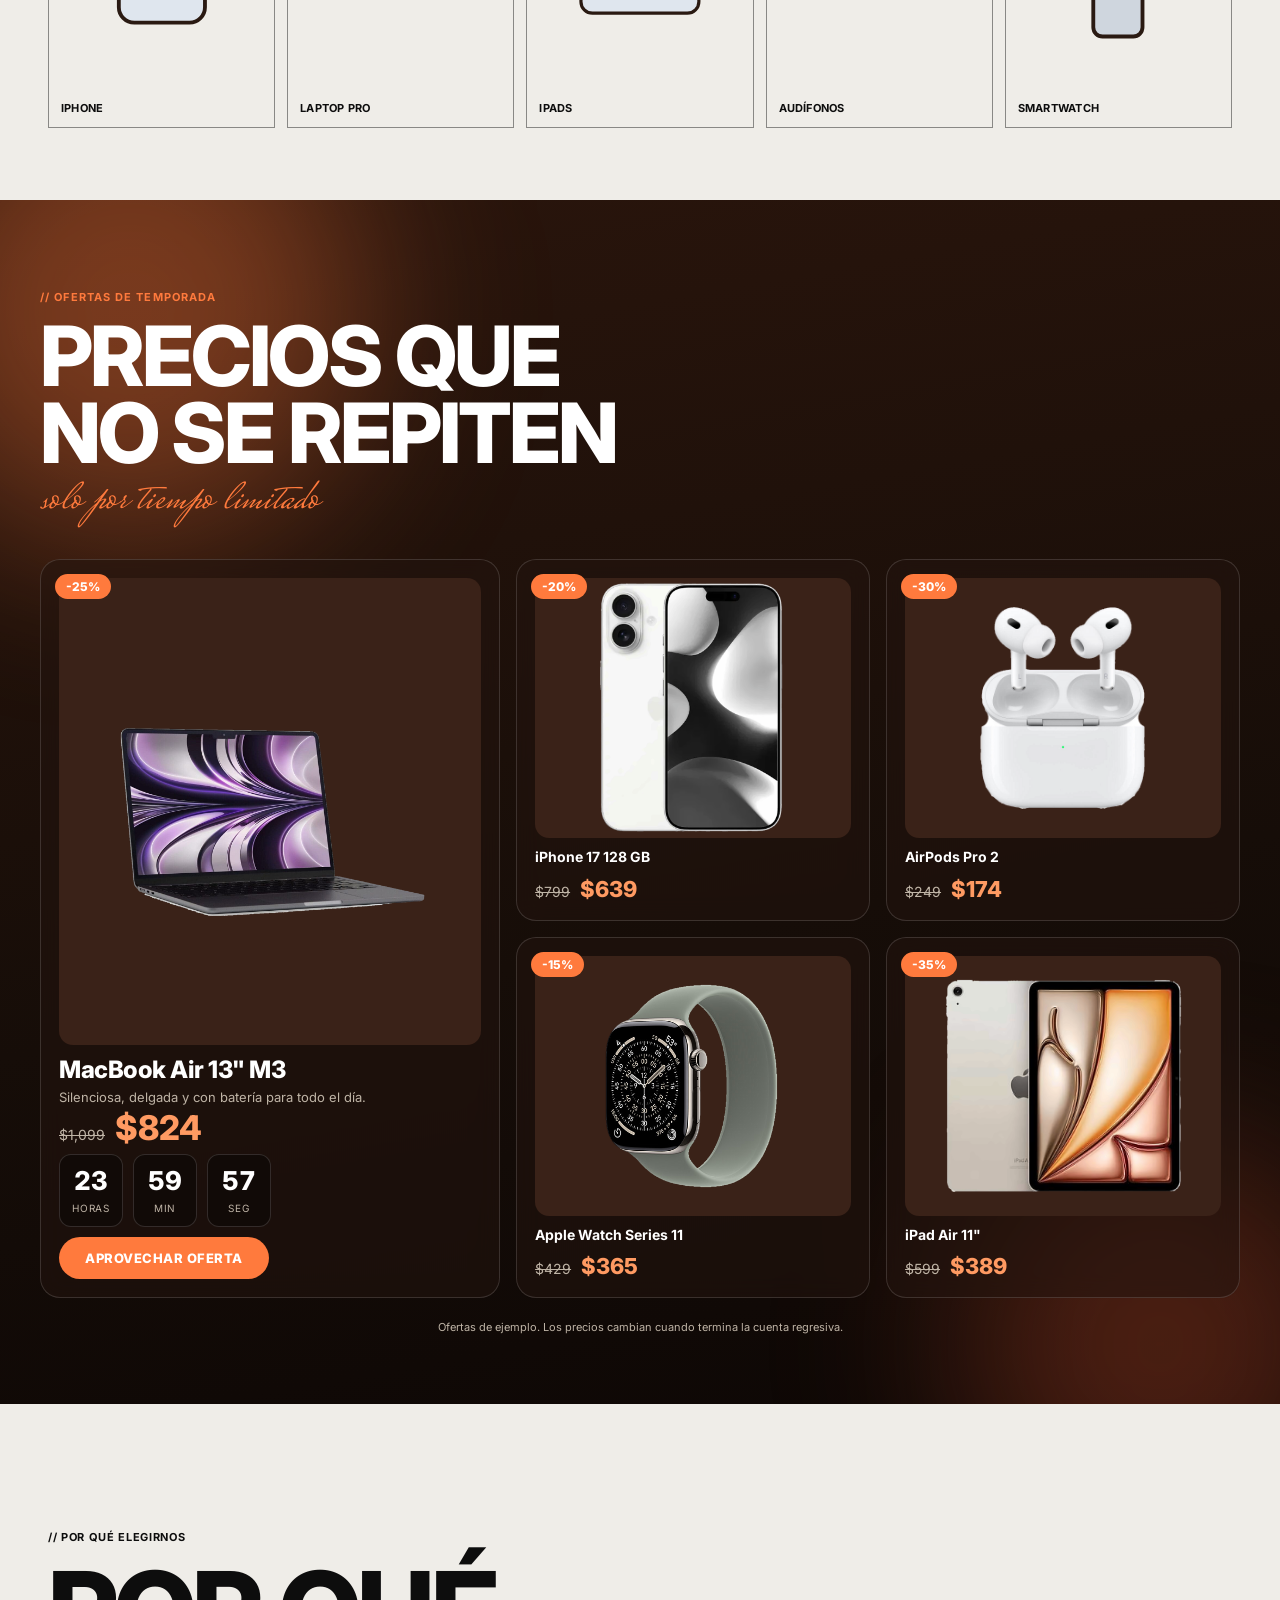
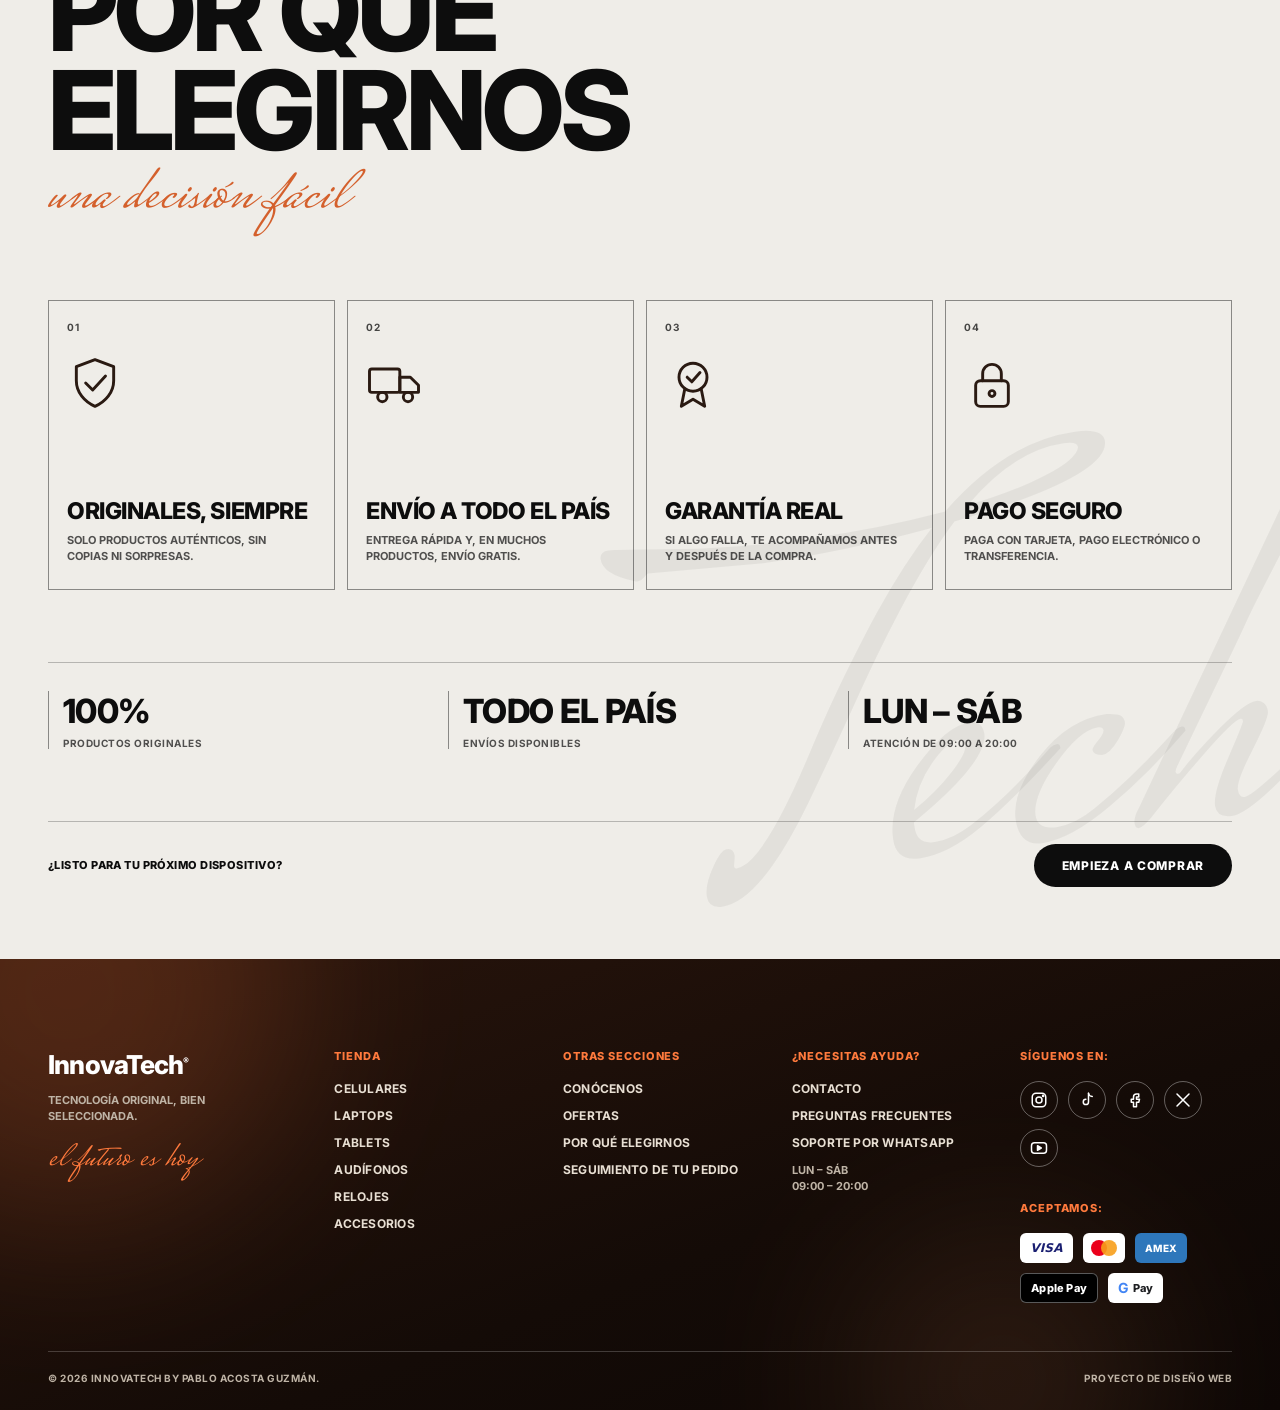
==== commit 5e504595: "Add files via upload" ====
--- a/index.html
+++ b/index.html
@@ -357,4 +357,4 @@
 
 <script src="script.js"></script>
 </body>
-</html>
+</html>
--- a/estilo.css
+++ b/estilo.css
@@ -242,137 +242,127 @@
 
 
 
-/*  SECCIÓN PRODUCTOS  */
+/* SECCIÓN PRODUCTOS */
 .it-prod{
   --it-bg:#efede8;
   --it-ink:#0d0d0d;
   --it-line:rgba(13,13,13,.45);
   position:relative;
-  height:150vh;               /* más alto = la animación va más lenta */
   background:var(--it-bg);
-  color:var(--it-ink)}
-
-/* Pantalla que se queda fija mientras se arma la sección */
-.it-prod__card{position:sticky;
-  top:0;
-  height:100vh;
+  color:var(--it-ink);
+}
+
+/* Tarjeta contenedora (ya no se queda fija al hacer scroll) */
+.it-prod__card{
+  position:relative;
+  min-height:100vh;
   overflow:hidden;
   background:var(--it-bg);
- padding:calc(clamp(18px,4vh,40px) + 56px) max(48px,calc((100vw - 1280px)/2 + 48px)) clamp(18px,4vh,40px);
+  color:var(--it-ink);
+  padding:calc(clamp(18px,4vh,40px) + 56px) max(48px,calc((100vw - 1280px)/2 + 48px)) clamp(48px,8vh,80px);
   display:flex;
-  flex-direction:column}
+  flex-direction:column;
+}
 .it-prod__card>*{position:relative;z-index:1}
 
 /* Marca de agua */
-.it-prod__card::before{content:"Innova";
-  position:absolute;
-  top:-6vh;
-  right:-20px;
+.it-prod__card::before{
+  content:"Innova";
+  position:absolute; top:-6vh; right:-20px;
   font-family:"Mrs Saint Delafield",cursive;
-  font-size:min(520px,70vh);
-  line-height:1;
+  font-size:min(520px,70vh); line-height:1;
   color:rgba(0,0,0,.055);
   transform:rotate(-8deg);
-  pointer-events:none;
-  user-select:none}
-
-.it-prod__eyebrow{font-size:11px;
-  font-weight:700;
-  letter-spacing:.06em;
-  text-transform:uppercase;
+  pointer-events:none; user-select:none;
+}
+
+.it-prod__eyebrow{font-size:11px; 
+  font-weight:700; 
+  letter-spacing:.06em; 
+  text-transform:uppercase; 
   margin-bottom:clamp(8px,2vh,18px)}
 
-.it-prod__cabecera{display:flex;
-  align-items:flex-end;
-  gap:28px;
-  flex-wrap:wrap;
+.it-prod__cabecera{display:flex; 
+  align-items:flex-end; 
+  gap:28px; flex-wrap:wrap; 
   margin-bottom:clamp(12px,3vh,28px)}
-.it-prod__cabecera h2{font-size:clamp(40px,11vh,100px);
-  line-height:.88;
-  font-weight:800;
-  letter-spacing:-.035em;
+.it-prod__cabecera h2{font-size:clamp(40px,11vh,100px); 
+  line-height:.88; 
+  font-weight:800; 
+  letter-spacing:-.035em; 
   text-transform:uppercase}
-.it-prod__cabecera p{max-width:230px;
-  font-size:11px;
-  font-weight:700;
-  line-height:1.35;
-  text-transform:uppercase;
+.it-prod__cabecera p{max-width:230px; 
+  font-size:11px; 
+  font-weight:700; 
+  line-height:1.35; 
+  text-transform:uppercase; 
   padding-bottom:6px}
 
-/* Letras del título (las separa el JavaScript) */
-.it-palabra{display:inline-block;white-space:nowrap}
-.it-letra{display:inline-block;will-change:transform,opacity}
-
-.it-prod__vertodo{display:flex;
-  justify-content:flex-end;
+.it-prod__vertodo{display:flex; 
+  justify-content:flex-end; 
   margin-bottom:10px}
-.it-prod__vertodo a{font-size:11px;
-  font-weight:700;
-  letter-spacing:.04em;
-  text-transform:uppercase;
-  color:var(--it-ink);
-  text-decoration:none;
-  border-bottom:1px solid var(--it-ink);
+.it-prod__vertodo a{font-size:11px; 
+  font-weight:700; 
+  letter-spacing:.04em; 
+  text-transform:uppercase; 
+  color:var(--it-ink); 
+  text-decoration:none; 
+  border-bottom:1px solid var(--it-ink); 
   padding-bottom:2px}
 .it-prod__vertodo a:hover{opacity:.6}
 
-.it-prod__grid{flex:1;
-  min-height:0;
-  display:grid;
-  grid-template-columns:repeat(5,1fr);
-  gap:12px}
-.it-tarjeta{position:relative;
-  display:flex;
-  flex-direction:column;
+.it-prod__grid{flex:1; 
+  display:grid; 
+  grid-template-columns:repeat(5,1fr); gap:12px}
+
+.it-tarjeta{
+  position:relative; 
+  display:flex; 
+  flex-direction:column; 
   justify-content:space-between;
-  min-height:0;
-  border:1px solid var(--it-line);
+  min-height:300px;
+  border:1px solid var(--it-line); 
   padding:12px;
-  text-decoration:none;
+  text-decoration:none; 
   color:inherit;
-  transition:background .25s ease}
+  transition:background .25s ease;
+}
 .it-tarjeta:hover{background:rgba(255,255,255,.55)}
-
-.it-tag{font-size:10px;
-  font-weight:700;
-  letter-spacing:.05em;
-  text-transform:uppercase;
+.it-tag{font-size:10px; 
+  font-weight:700; 
+  letter-spacing:.05em; 
+  text-transform:uppercase; 
   opacity:.75}
-
-.it-media{position:absolute;
-  inset:30px 14px 42px;
-  display:grid;
+.it-media{position:absolute; 
+  inset:30px 14px 42px; 
+  display:grid; 
   place-items:center}
-.it-media img,.it-media svg{grid-area:1/1;
-  max-width:100%;
-  max-height:100%;
-  object-fit:contain;
+.it-media img,.it-media svg{grid-area:1/1; 
+  max-width:100%; 
+  max-height:100%; 
+  object-fit:contain; 
   transition:transform .35s ease}
-.it-tarjeta:hover .it-media img,
-.it-tarjeta:hover .it-media svg{transform:scale(1.06) translateY(-4px)}
-.it-media svg{width:78%;height:100%;color:#2a1a12}
-
-.it-info{position:relative;
-  z-index:1;
-  display:flex;
-  justify-content:space-between;
-  align-items:flex-end;
-  gap:8px;
-  font-size:11px;
-  font-weight:700;
-  text-transform:uppercase;
+.it-tarjeta:hover .it-media img,.it-tarjeta:hover .it-media svg{transform:scale(1.06) translateY(-4px)}
+.it-media svg{width:78%; 
+  height:100%; 
+  color:#2a1a12}
+.it-info{position:relative; 
+  z-index:1; 
+  display:flex; 
+  justify-content:space-between; 
+  align-items:flex-end; 
+  gap:8px; 
+  font-size:11px; 
+  font-weight:700; 
+  text-transform:uppercase; 
   letter-spacing:.02em}
 .it-precio{font-variant-numeric:tabular-nums}
 
-/* Pantallas pequeñas: sin pantalla fija, la sección crece hacia abajo
-   y cada elemento aparece cuando va entrando en pantalla */
+/* Pantallas pequeñas */
 @media(max-width:1000px),(max-height:560px){
-  .it-prod{height:auto}
-  .it-prod__card{position:relative;
-    height:auto;
-    padding:48px 28px 40px}
+  .it-prod__card{padding:48px 28px 40px}
   .it-prod__grid{grid-template-columns:repeat(3,1fr)}
-  .it-tarjeta{aspect-ratio:1/1.15}
+  .it-tarjeta{aspect-ratio:1/1.15; min-height:0}
 }
 @media(max-width:700px){
   .it-prod__card{padding:36px 20px 28px}
@@ -391,8 +381,14 @@
   color:#fff;
 }
 .it-of .luz{z-index:0}
-.it-of__in{position:relative;z-index:2;max-width:1200px;margin:0 auto}
-.it-of__tag{font-size:11px;font-weight:700;letter-spacing:.1em;text-transform:uppercase;color:#ff7a3d}
+.it-of__in{position:relative;z-index:2;
+  max-width:1200px
+  ;margin:0 auto}
+.it-of__tag{font-size:11px;
+  font-weight:700;
+  letter-spacing:.1em;
+  text-transform:uppercase;
+  color:#ff7a3d}
 .it-of h2{
   font-size:clamp(38px,6.5vw,84px);
   line-height:.92;
@@ -518,3 +514,232 @@
 }
 @media(prefers-reduced-motion:reduce){.it-of .luz{animation:none}}
 /* ===== FIN SECCIÓN OFERTAS ===== */
+
+/* ===== SECCIÓN POR QUÉ ELEGIRNOS ===== */
+.it-por{
+  --it-bg:#efede8;
+  --it-ink:#0d0d0d;
+  --it-line:rgba(13,13,13,.45);
+  position:relative; overflow:hidden;
+  background:var(--it-bg); color:var(--it-ink);
+  padding:clamp(80px,14vh,140px) max(48px,calc((100vw - 1280px)/2 + 48px)) clamp(48px,8vh,80px);
+}
+/* Marca de agua */
+.it-por::before{
+  content:"Tech"; position:absolute; bottom:-8vh; right:-10px;
+  font-family:"Mrs Saint Delafield",cursive; font-size:min(520px,60vh); line-height:1;
+  color:rgba(0,0,0,.055); transform:rotate(-8deg);
+  pointer-events:none; user-select:none;
+}
+.it-por__wrap{position:relative; z-index:1}
+
+.it-por__eyebrow{font-size:11px; font-weight:700; letter-spacing:.06em; text-transform:uppercase; margin-bottom:18px}
+.it-por__titulo{
+  font-size:clamp(48px,9vw,110px); line-height:.9; font-weight:800;
+  letter-spacing:-.035em; text-transform:uppercase;
+}
+.it-por__titulo em{
+  display:block; font-family:"Mrs Saint Delafield",cursive; font-style:normal;
+  text-transform:none; font-weight:400; font-size:.6em; margin-top:8px; letter-spacing:0;
+  color:#d4602c;
+}
+
+/* Cuatro razones */
+.it-por__grid{
+  display:grid; grid-template-columns:repeat(4,1fr); gap:12px;
+  margin-top:clamp(40px,8vh,72px);
+}
+.it-razon{
+  border:1px solid var(--it-line); padding:20px 18px 24px; min-height:290px;
+  display:flex; flex-direction:column; align-items:flex-start;
+  transition:background .25s ease, transform .25s ease;
+}
+.it-razon:hover{background:rgba(255,255,255,.6); transform:translateY(-4px)}
+.it-razon small{font-size:10px; font-weight:700; letter-spacing:.05em; opacity:.75}
+.it-razon svg{width:56px; height:56px; margin-top:22px; color:#2a1a12; transition:transform .3s ease, color .3s ease}
+.it-razon:hover svg{transform:scale(1.1); color:#d4602c}
+.it-razon h3{
+  margin-top:auto; font-size:clamp(18px,1.8vw,24px); font-weight:800;
+  line-height:1; letter-spacing:-.02em; text-transform:uppercase;
+}
+.it-razon p{
+  margin-top:10px; font-size:11px; font-weight:700; line-height:1.45;
+  text-transform:uppercase; opacity:.7; max-width:240px;
+}
+
+/* Cifras */
+.it-por__datos{
+  display:grid; grid-template-columns:repeat(3,1fr); gap:16px;
+  margin-top:clamp(40px,8vh,72px); padding-top:28px;
+  border-top:1px solid rgba(13,13,13,.25);
+}
+.it-por__datos div{border-left:1px solid var(--it-line); padding-left:14px}
+.it-por__datos b{
+  display:block; font-size:clamp(22px,2.6vw,34px); font-weight:800;
+  letter-spacing:-.02em; text-transform:uppercase;
+}
+.it-por__datos span{
+  display:block; margin-top:6px; font-size:10px; font-weight:700;
+  letter-spacing:.05em; text-transform:uppercase; opacity:.7;
+}
+
+/* Llamada a la acción */
+.it-por__cierre{
+  display:flex; justify-content:space-between; align-items:center; gap:20px; flex-wrap:wrap;
+  margin-top:clamp(40px,8vh,72px); padding-top:22px;
+  border-top:1px solid rgba(13,13,13,.25);
+}
+.it-por__cierre p{font-size:11px; font-weight:800; letter-spacing:.04em; text-transform:uppercase}
+.it-por__boton{
+  display:inline-block; padding:14px 28px; border-radius:999px;
+  background:#0d0d0d; color:#fff; text-decoration:none;
+  font-size:12px; font-weight:800; letter-spacing:.06em; text-transform:uppercase;
+  transition:background .25s ease, transform .25s ease;
+}
+.it-por__boton:hover{background:#d4602c; transform:translateY(-2px)}
+
+/* Tablet y móvil */
+@media(max-width:1000px){
+  .it-por{padding:80px 28px 40px}
+  .it-por__grid{grid-template-columns:repeat(2,1fr)}
+  .it-razon{min-height:230px}
+}
+@media(max-width:700px){
+  .it-por{padding:64px 20px 32px}
+  .it-por__grid{grid-template-columns:1fr}
+  .it-por__datos{grid-template-columns:1fr 1fr}
+  .it-por::before{font-size:300px}
+}
+/* ===== FIN SECCIÓN POR QUÉ ELEGIRNOS ===== */
+
+/* ===== PIE DE PÁGINA ===== */
+.it-foot{
+  position:relative; overflow:hidden;
+  background:linear-gradient(160deg,#2a150c,#140b07 60%,#0d0705);
+  color:#fff;
+  padding:clamp(56px,10vh,96px) max(48px,calc((100vw - 1280px)/2 + 48px)) 0;
+}
+/* Las luces del hero se reutilizan, pero aquí más suaves */
+.it-foot .luz{opacity:.5}
+.it-foot .luz-1{top:-200px; left:-160px}
+.it-foot .luz-3{top:auto; bottom:-120px; left:auto; right:10%}
+
+.it-foot__wrap{
+  position:relative; z-index:2;
+  display:grid; grid-template-columns:1.3fr 1fr 1fr 1fr 1.1fr; gap:36px;
+  padding-bottom:48px;
+}
+
+/* Marca */
+.it-foot__logo{
+  font-size:26px; font-weight:800; letter-spacing:-.03em;
+  color:#fff; text-decoration:none;
+}
+.it-foot__logo sup{font-size:9px}
+.it-foot__marca p{
+  margin-top:12px; font-size:11px; font-weight:700; line-height:1.5;
+  text-transform:uppercase; color:var(--muted); max-width:220px;
+}
+.it-foot__cursiva{
+  display:block; margin-top:6px;
+  font-family:"Mrs Saint Delafield",cursive; font-size:38px; color:#ff7a3d;
+}
+
+/* Columnas */
+.it-foot__col{display:flex; flex-direction:column; gap:12px; align-items:flex-start}
+.it-foot__col h4{
+  font-size:11px; font-weight:800; letter-spacing:.08em;
+  text-transform:uppercase; color:#ff7a3d; margin-bottom:6px;
+}
+.it-foot__col a{
+  font-size:12px; font-weight:700; letter-spacing:.02em; text-transform:uppercase;
+  color:#e8dfd3; text-decoration:none;
+  padding:4px 10px; margin:-4px -10px; border-radius:8px;
+  transition:background .25s ease, color .25s ease;
+}
+.it-foot__col a:hover{background:rgba(255,255,255,.14); color:#fff}
+.it-foot__txt{font-size:11px; font-weight:700; line-height:1.5; text-transform:uppercase; color:var(--muted)}
+
+/* Redes: íconos redondos */
+.it-foot__redes{display:flex; flex-wrap:wrap; gap:10px}
+.it-foot__col .it-foot__redes a{
+  width:38px; height:38px; margin:0; padding:0;
+  display:grid; place-items:center;
+  border:1px solid rgba(255,255,255,.35); border-radius:50%;
+  color:#fff;
+  transition:background .25s ease, border-color .25s ease, transform .25s ease;
+}
+.it-foot__redes svg{width:18px; height:18px}
+.it-foot__col .it-foot__redes a:hover{background:#ff7a3d; border-color:#ff7a3d; transform:translateY(-3px)}
+
+/* Tarjetas aceptadas */
+.it-foot__sub{margin-top:22px}
+.it-foot__pagos{display:flex; align-items:center; flex-wrap:wrap; gap:10px}.it-foot__pagos span{
+  display:grid; place-items:center; height:30px; padding:0 10px;
+  border-radius:6px; font-weight:800; font-size:12px;
+}
+.p-visa{background:#fff; 
+  color:#1a1f71; 
+  font-style:italic; 
+  letter-spacing:.02em}
+.p-mc{background:#fff; 
+  gap:0; 
+  padding:0 8px !important; 
+  display:flex !important; 
+  align-items:center}
+.p-mc i{width:16px; 
+  height:16px; 
+  border-radius:50%; 
+  background:#eb001b}
+.p-mc i + i{background:#f79e1b; 
+  margin-left:-6px; 
+  opacity:.9}
+.p-amex{background:#2e77bb; 
+  color:#fff; 
+  letter-spacing:.04em; 
+  font-size:10px !important}
+.p-apple{background:#000; 
+  color:#fff; 
+  border:1px solid rgba(255,255,255,.35); 
+  letter-spacing:.02em; 
+  font-size:11px !important}
+.p-google{
+  background:#fff; color:#202124;
+  display:flex !important; flex-direction:row; align-items:center; justify-content:center;
+  gap:4px; white-space:nowrap; font-size:11px !important;
+}
+.p-google b{color:#4285f4; font-size:14px; line-height:1}
+
+/* Franja de abajo */
+.it-foot__base{
+  position:relative; z-index:2;
+  display:flex; justify-content:space-between; gap:16px; flex-wrap:wrap;
+  padding:20px 0 26px; border-top:1px solid rgba(255,255,255,.2);
+  font-size:10px; font-weight:700; letter-spacing:.05em; text-transform:uppercase;
+  color:var(--muted);
+}
+
+/* WhatsApp flotante */
+.it-wa{
+  position:fixed; right:20px; bottom:20px; z-index:90;
+  width:56px; height:56px; border-radius:50%;
+  background:#25d366; display:grid; place-items:center;
+  box-shadow:0 8px 22px rgba(0,0,0,.4);
+  transition:transform .25s ease, box-shadow .25s ease;
+}
+.it-wa svg{width:30px; height:30px}
+.it-wa:hover{transform:translateY(-4px) scale(1.06); box-shadow:0 12px 28px rgba(37,211,102,.45)}
+
+/* Tablet y móvil */
+@media(max-width:1000px){
+  .it-foot{padding:64px 28px 0}
+  .it-foot__wrap{grid-template-columns:1fr 1fr; gap:32px}
+  .it-foot__marca{grid-column:1 / -1}
+}
+@media(max-width:700px){
+  .it-foot{padding:56px 20px 0}
+  .it-foot__wrap{grid-template-columns:1fr}
+  .it-wa{right:14px; bottom:14px}
+}
+@media(prefers-reduced-motion:reduce){.it-foot .luz{animation:none}}
+/* ===== FIN PIE DE PÁGINA ===== */
